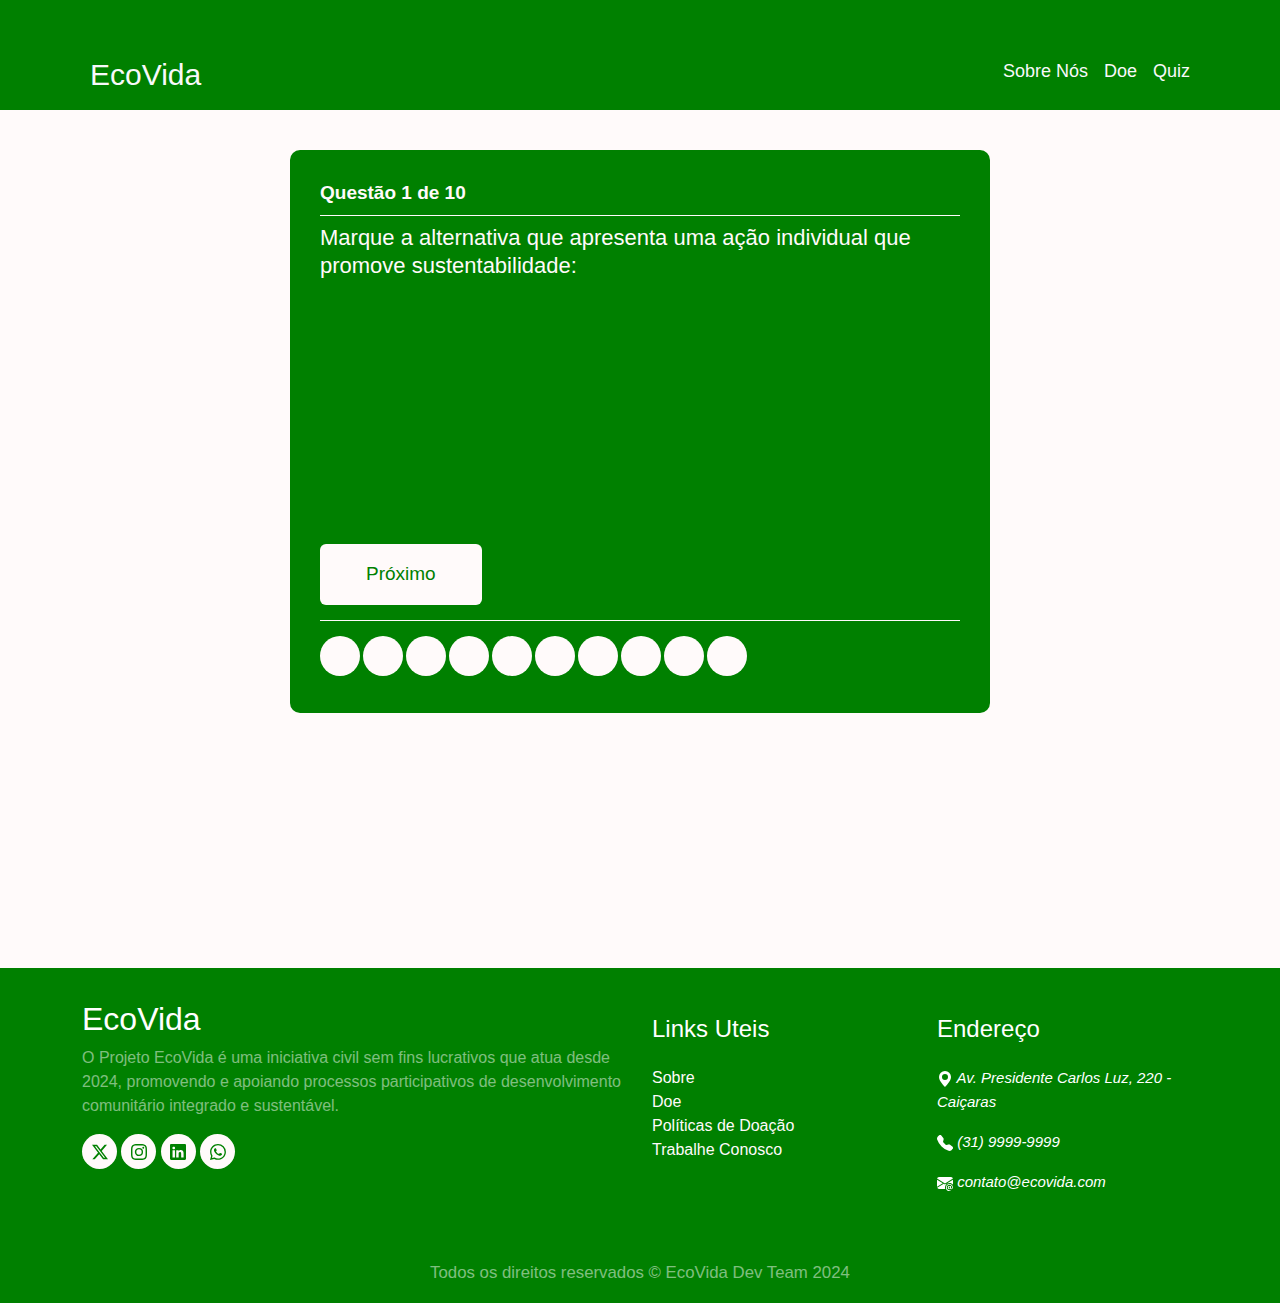
==== index.html @ 848c1115 "Footer Adicionado" ====
<!DOCTYPE html>
<html lang="pt-br" >
<head>
    <meta charset="UTF-8">
    <meta name="viewport" content="width=device-width, initial-scale=1.0">
    <link rel="stylesheet" type="text/css" href="style.css" media="screen" />
    <link href="https://cdn.jsdelivr.net/npm/bootstrap@5.3.3/dist/css/bootstrap.min.css" rel="stylesheet" integrity="sha384-QWTKZyjpPEjISv5WaRU9OFeRpok6YctnYmDr5pNlyT2bRjXh0JMhjY6hW+ALEwIH" crossorigin="anonymous">
    <script src="https://cdn.jsdelivr.net/npm/bootstrap@5.3.3/dist/js/bootstrap.bundle.min.js" integrity="sha384-YvpcrYf0tY3lHB60NNkmXc5s9fDVZLESaAA55NDzOxhy9GkcIdslK1eN7N6jIeHz" crossorigin="anonymous"></script>
    <title>EcoVida</title>
</head>
<body>
  <nav class="navbar navbar-expand-sm py-1 mb-4 sticky-top">
    <div class="container">
      <a href="" class="navbar-brand d-flexalign-items-center text-light" style="font-size: 30px; font-family:Arial, Helvetica, sans-serif;">
        <i class="bi-bootstrap-fill fs-1 me-2"></i>EcoVida
      </a>
      <button class="navbar-toggler" type="button" data-bs-toggle="collapse" data-bs-target="#menuNavbar"><span class="navbar-toggler-icon"></span></button>
      <div class="collapse navbar-collapse" id="menuNavbar">
        <div class="navbar-nav ms-auto" style="font-size: 18px;">
          <a href="#" class="nav-link active text-light">Sobre Nós</a>
          <a href="#" class="nav-link active text-light">Doe</a>
          <a href="#" class="nav-link active text-light">Quiz</a>
        </div>
      </div>
    </div>
  </nav>
  <section class="format-phone">
  <div class="quiz-box custom-box">
    <div class="question-number">   
    </div>
    <div class="question-text mt-2 mb-3">
    </div>
    <div class="option-container">   
    </div>
    <div class="next-btn">
      <button type="button" class="btn mt-3" onclick="next()">Próximo</button>
    </div>
    <div class="indicator">
    </div>
  </div>
  </section>

  <div class="result-box custom-box text-center hide">
    <h1>Resultado</h1>
    <table>
      <tr>
        <td>Total de Perguntas</td>
        <td><span class="total-questions"></span></td>
      </tr>
      <tr>
        <td>Total de Tentativas</td>
        <td><span class="total-attemp"></span></td>
      </tr>
      <tr>
        <td>Respostas Corretas</td>
        <td><span class="total-correct"></span></td>
      </tr>
      <tr>
        <td>Respostas Erradas</td>
        <td><span class="total-wrong"></span></td>
      </tr>
    </table>
    <button type="button" class="btn mx-2  my-2 itens-center" onclick="tryAgain()">Tentar Novamente</button>
    <button type="button" class="btn" onclick="goToHome()">Página Inicial</button>
  </div>
  <footer>
    <div class=""mt-5 pt-5 pb-5 footer>
     <div class="container">
      <div class="row">
        <div class="col-lg-6 col-xs-12">
          <h2>EcoVida</h2>
          <p class="pr-5 text-white-50">
            O Projeto EcoVida é uma iniciativa civil sem fins lucrativos que atua desde 2024, 
            promovendo e apoiando processos participativos de desenvolvimento 
            comunitário integrado e sustentável.
          </p>
          <ul class="social">
            <li>
              <a href="#">
                <i class="twitter">
                  <svg xmlns="http://www.w3.org/2000/svg" width="16" height="16" fill="currentColor" class="bi bi-twitter-x" viewBox="0 0 16 16">
                    <path d="M12.6.75h2.454l-5.36 6.142L16 15.25h-4.937l-3.867-5.07-4.425 5.07H.316l5.733-6.57L0 .75h5.063l3.495 4.633L12.601.75Zm-.86 13.028h1.36L4.323 2.145H2.865z"/>
                  </svg>
                </i>
              </a>
            </li>
            <li>
              <a href="#">
                <i class="instagram">
                  <svg xmlns="http://www.w3.org/2000/svg" width="16" height="16" fill="currentColor" class="bi bi-instagram" viewBox="0 0 16 16">
                    <path d="M8 0C5.829 0 5.556.01 4.703.048 3.85.088 3.269.222 2.76.42a3.9 3.9 0 0 0-1.417.923A3.9 3.9 0 0 0 .42 2.76C.222 3.268.087 3.85.048 4.7.01 5.555 0 5.827 0 8.001c0 2.172.01 2.444.048 3.297.04.852.174 1.433.372 1.942.205.526.478.972.923 1.417.444.445.89.719 1.416.923.51.198 1.09.333 1.942.372C5.555 15.99 5.827 16 8 16s2.444-.01 3.298-.048c.851-.04 1.434-.174 1.943-.372a3.9 3.9 0 0 0 1.416-.923c.445-.445.718-.891.923-1.417.197-.509.332-1.09.372-1.942C15.99 10.445 16 10.173 16 8s-.01-2.445-.048-3.299c-.04-.851-.175-1.433-.372-1.941a3.9 3.9 0 0 0-.923-1.417A3.9 3.9 0 0 0 13.24.42c-.51-.198-1.092-.333-1.943-.372C10.443.01 10.172 0 7.998 0zm-.717 1.442h.718c2.136 0 2.389.007 3.232.046.78.035 1.204.166 1.486.275.373.145.64.319.92.599s.453.546.598.92c.11.281.24.705.275 1.485.039.843.047 1.096.047 3.231s-.008 2.389-.047 3.232c-.035.78-.166 1.203-.275 1.485a2.5 2.5 0 0 1-.599.919c-.28.28-.546.453-.92.598-.28.11-.704.24-1.485.276-.843.038-1.096.047-3.232.047s-2.39-.009-3.233-.047c-.78-.036-1.203-.166-1.485-.276a2.5 2.5 0 0 1-.92-.598 2.5 2.5 0 0 1-.6-.92c-.109-.281-.24-.705-.275-1.485-.038-.843-.046-1.096-.046-3.233s.008-2.388.046-3.231c.036-.78.166-1.204.276-1.486.145-.373.319-.64.599-.92s.546-.453.92-.598c.282-.11.705-.24 1.485-.276.738-.034 1.024-.044 2.515-.045zm4.988 1.328a.96.96 0 1 0 0 1.92.96.96 0 0 0 0-1.92m-4.27 1.122a4.109 4.109 0 1 0 0 8.217 4.109 4.109 0 0 0 0-8.217m0 1.441a2.667 2.667 0 1 1 0 5.334 2.667 2.667 0 0 1 0-5.334"/>
                  </svg>
                </i>
              </a>
            </li>
            <li>
              <a href="#">
                <i class="linkedin">
                  <svg xmlns="http://www.w3.org/2000/svg" width="16" height="16" fill="currentColor" class="bi bi-linkedin" viewBox="0 0 16 16">
                    <path d="M0 1.146C0 .513.526 0 1.175 0h13.65C15.474 0 16 .513 16 1.146v13.708c0 .633-.526 1.146-1.175 1.146H1.175C.526 16 0 15.487 0 14.854zm4.943 12.248V6.169H2.542v7.225zm-1.2-8.212c.837 0 1.358-.554 1.358-1.248-.015-.709-.52-1.248-1.342-1.248S2.4 3.226 2.4 3.934c0 .694.521 1.248 1.327 1.248zm4.908 8.212V9.359c0-.216.016-.432.08-.586.173-.431.568-.878 1.232-.878.869 0 1.216.662 1.216 1.634v3.865h2.401V9.25c0-2.22-1.184-3.252-2.764-3.252-1.274 0-1.845.7-2.165 1.193v.025h-.016l.016-.025V6.169h-2.4c.03.678 0 7.225 0 7.225z"/>
                  </svg>
                </i>
              </a>
            </li>
            <li>
              <a href="#">
                <i class="whatsapp">
                  <svg xmlns="http://www.w3.org/2000/svg" width="16" height="16" fill="currentColor" class="bi bi-whatsapp" viewBox="0 0 16 16">
                    <path d="M13.601 2.326A7.85 7.85 0 0 0 7.994 0C3.627 0 .068 3.558.064 7.926c0 1.399.366 2.76 1.057 3.965L0 16l4.204-1.102a7.9 7.9 0 0 0 3.79.965h.004c4.368 0 7.926-3.558 7.93-7.93A7.9 7.9 0 0 0 13.6 2.326zM7.994 14.521a6.6 6.6 0 0 1-3.356-.92l-.24-.144-2.494.654.666-2.433-.156-.251a6.56 6.56 0 0 1-1.007-3.505c0-3.626 2.957-6.584 6.591-6.584a6.56 6.56 0 0 1 4.66 1.931 6.56 6.56 0 0 1 1.928 4.66c-.004 3.639-2.961 6.592-6.592 6.592m3.615-4.934c-.197-.099-1.17-.578-1.353-.646-.182-.065-.315-.099-.445.099-.133.197-.513.646-.627.775-.114.133-.232.148-.43.05-.197-.1-.836-.308-1.592-.985-.59-.525-.985-1.175-1.103-1.372-.114-.198-.011-.304.088-.403.087-.088.197-.232.296-.346.1-.114.133-.198.198-.33.065-.134.034-.248-.015-.347-.05-.099-.445-1.076-.612-1.47-.16-.389-.323-.335-.445-.34-.114-.007-.247-.007-.38-.007a.73.73 0 0 0-.529.247c-.182.198-.691.677-.691 1.654s.71 1.916.81 2.049c.098.133 1.394 2.132 3.383 2.992.47.205.84.326 1.129.418.475.152.904.129 1.246.08.38-.058 1.171-.48 1.338-.943.164-.464.164-.86.114-.943-.049-.084-.182-.133-.38-.232"/>
                  </svg>
                </i>
              </a>
            </li>
          </ul>
        </div>
        <div class="col-lg-3 col-xs-12 links">
          <h4 class="mt-lg-0 mt-sm-3">Links Uteis</h4>
          <ul class="m-0 p-0">
            <li><a href="#">Sobre</a></li>
            <li><a href="#">Doe</a></li>
            <li><a href="#">Políticas de Doação</a></li>
            <li><a href="#">Trabalhe Conosco</a></li>
          </ul>
        </div>
        <div class="col-lg col-xs-12 location">
          <h4 class="mt-lg-0 mt-sm-4">Endereço</h4>
          <p>
            <i class="fa fa-map-marker">
              <svg xmlns="http://www.w3.org/2000/svg" width="16" height="16" fill="currentColor" class="bi bi-geo-alt-fill" viewBox="0 0 16 16">
                <path d="M8 16s6-5.686 6-10A6 6 0 0 0 2 6c0 4.314 6 10 6 10m0-7a3 3 0 1 1 0-6 3 3 0 0 1 0 6"/>
              </svg>
              Av. Presidente Carlos Luz, 220 - Caiçaras
            </i>
          </p>
          <p>
            <i class="fa fa-phone">
              <svg xmlns="http://www.w3.org/2000/svg" width="16" height="16" fill="currentColor" class="bi bi-telephone-fill" viewBox="0 0 16 16">
                <path fill-rule="evenodd" d="M1.885.511a1.745 1.745 0 0 1 2.61.163L6.29 2.98c.329.423.445.974.315 1.494l-.547 2.19a.68.68 0 0 0 .178.643l2.457 2.457a.68.68 0 0 0 .644.178l2.189-.547a1.75 1.75 0 0 1 1.494.315l2.306 1.794c.829.645.905 1.87.163 2.611l-1.034 1.034c-.74.74-1.846 1.065-2.877.702a18.6 18.6 0 0 1-7.01-4.42 18.6 18.6 0 0 1-4.42-7.009c-.362-1.03-.037-2.137.703-2.877z"/>
              </svg>
              (31) 9999-9999
            </i>
          </p>
          <p>
            <i class="fa fa-envelope-o">
              <svg xmlns="http://www.w3.org/2000/svg" width="16" height="16" fill="currentColor" class="bi bi-envelope-at-fill" viewBox="0 0 16 16">
                <path d="M2 2A2 2 0 0 0 .05 3.555L8 8.414l7.95-4.859A2 2 0 0 0 14 2zm-2 9.8V4.698l5.803 3.546zm6.761-2.97-6.57 4.026A2 2 0 0 0 2 14h6.256A4.5 4.5 0 0 1 8 12.5a4.49 4.49 0 0 1 1.606-3.446l-.367-.225L8 9.586zM16 9.671V4.697l-5.803 3.546.338.208A4.5 4.5 0 0 1 12.5 8c1.414 0 2.675.652 3.5 1.671"/>
                <path d="M15.834 12.244c0 1.168-.577 2.025-1.587 2.025-.503 0-1.002-.228-1.12-.648h-.043c-.118.416-.543.643-1.015.643-.77 0-1.259-.542-1.259-1.434v-.529c0-.844.481-1.4 1.26-1.4.585 0 .87.333.953.63h.03v-.568h.905v2.19c0 .272.18.42.411.42.315 0 .639-.415.639-1.39v-.118c0-1.277-.95-2.326-2.484-2.326h-.04c-1.582 0-2.64 1.067-2.64 2.724v.157c0 1.867 1.237 2.654 2.57 2.654h.045c.507 0 .935-.07 1.18-.18v.731c-.219.1-.643.175-1.237.175h-.044C10.438 16 9 14.82 9 12.646v-.214C9 10.36 10.421 9 12.485 9h.035c2.12 0 3.314 1.43 3.314 3.034zm-4.04.21v.227c0 .586.227.8.581.8.31 0 .564-.17.564-.743v-.367c0-.516-.275-.708-.572-.708-.346 0-.573.245-.573.791"/>
              </svg>
              contato@ecovida.com
            </i>
          </p>
        </div>
      </div>
      <div class="row mt-5">
        <div class="col copyright text-center">
          <p><small class="text-white-50">
            Todos os direitos reservados &copy; EcoVida Dev Team 2024
          </small></p>
        </div>
      </div>
     </div> 
    </div>
  </footer>
    
    <script src="script.js"></script>
    <script src="app.js"></script>
</body>
</html>
---- style.css ----
/*section{
    margin: 0;
    font-size: 16px;
    background-color: #008000;
}*/

*{
    margin: 0;
    padding: 0;
    outline: none;
}
:root{
    --primary: #008000;
    --secondary: #000000;
    --tertiary: #ffffff;
    --fourth: #FFFAFA;
    --fifth: #1dad10e7;
    --sixth: #ee2222;
}
body{
    background-color: var(--fourth) !important;
    font-family: sans-serif !important;
    font-size: 400 !important;
}
.custom-box{
    max-width: 700px;
    background-color: var(--primary);
    margin: 40px auto;
    padding: 30px;
    border-radius: 10px;
}
.quiz-box{
    font-size: 18px;
    color: #ffffff;
    font-weight: 500;
    margin-bottom: 15px;
    line-height: 25px;
}
.quiz-box .btn{
    display: inline-block;
    
}
.btn{
    padding: 15px 45px !important;
    background-color: var(--fourth) !important;
    color: var(--primary) !important;
    font-family: sans-serif !important;
    border: none;
    border-radius: 5px;
    font-size: 19px !important;
    cursor: pointer;
}

.quiz-box .question-number{
    font-size: 19px;
    color: var(--fourth) !important;
    font-weight: 600;
    border-bottom: 1px solid var(--fourth);
    padding-bottom: 10px;
    line-height: 25px;
}
.quiz-box .question-text{
    /*font-size: 12px !important;*/
    color: var(--fourth) !important;
    font-weight: 400;
    font-size: 22px; 
    line-height: 28px;
}
.quiz-box .option-container .option{
    background-color: var(--fourth) !important;
    padding: 13px 15px;
    font-size: 21px;
    line-height: 22px;
    color: var(--primary);
    border-radius: 5px;
    margin-bottom: 10px;
    cursor: pointer;
    opacity: 0;
    animation: fadeIn 3s ease forwards;
    position: relative;
    overflow: hidden;
}
.quiz-box .option-container .option.already-answered{
    pointer-events: none;
}
@keyframes fadeIn{
    0%{
        opacity: 0;
    }
    100%{
        opacity: 1;
    }
}
.quiz-box .option-container .option.correct::before{
    content: '';
    position: absolute;
    left: 0;
    top: 0;
    height: 100%;
    width: 100%;
    background-color: var(--fifth);
    z-index: -1;
}
.quiz-box .option-container .option.correct{
    color: #ffffff;
}
.quiz-box .option-container .option.wrong::before{
    content: '';
    position: absolute;
    left: 0;
    top: 0;
    height: 100%;
    width: 100%;
    background-color: var(--sixth);
    z-index: -1;
}
.quiz-box .option-container .option.wrong{
    color: #ffffff;
}
.quiz-box .indicator{
    border-top: 1px solid #FFFAFA;
    margin-top: 15px;
}
.quiz-box .indicator div{
    height: 40px;
    width: 40px;
    display: inline-block;
    background-color: var(--fourth);
    border-radius: 50%;
    margin-right: 3px;
    margin-top: 15px;
}
.quiz-box .indicator div.correct{
    background-color: var(--fifth);
    background-image: url("img/correct.png");
    background-size: 50%;
    background-repeat: no-repeat;
    background-position: center;
}
.quiz-box .indicator div.wrong{
    background-color: var(--sixth);
    background-image: url("img/wrong.png");
    background-size: 50%;
    background-repeat: no-repeat;
    background-position: center;
}
.custom-box::before,
.custom-box::after{
    content: '';
    clear: both;
    display: table;
}
.quiz-box .question-number,
.quiz-box .question-text,
.quiz-box .option-container,
.quiz-box .next-btn,
.quiz-box .indicator{
    width: 100%;
    float: left;
}
.hide{
    display: none;
}
.result-box h1{
    font-size: 36px;
    line-height: 42px;
    color: var(--fourth);
}
.result-box table{
    width: 100%;
    border-collapse: collapse;
    margin: 30px 0;
    color: var(--fourth);
}
.result-box table td{
    border: 1px solid #FFFAFA;
    padding: 8px 15px;
    font-weight: 500;
    width: 50%;
    font-size: 19px;
}
.navbar{
    background-color: var(--primary);
    padding-bottom: 20px;
}
footer{
    background-color: var(--primary);
    color: var(--tertiary);
    position: absolute;
    width: 100%;
    margin-top: 15rem;
}
.container{
    margin-top: 2rem;
}
.social{
    padding: 0;
}
h4{
    padding: 15px 0px;
}
.social li{
    display: inline-block;
    background-color: var(--fourth);
    width: 35px;
    height: 35px;
    border-radius: 50%;
    text-align: center;
    line-height: 30px;
    padding: 0cm;
}
.social li a i{
    padding-top: 4px;
    color: var(--primary);
    font-size: 40px;
}
footer .links ul{
    list-style-type: none;
}
footer .links li a{
    color: var(--fourth);
    text-decoration: none;
}
/*footer .links li a:hover{
    text-decoration: underline var(--fifth);
}*/
footer .location i{
    font-size: 15px;
}
footer .copyright p{
    font-size: 1.2rem;
}
@media(max-width: 767px){
    .result-box .btn{
        margin-bottom: 15px;
    }
    .format-phone{
        padding: 15px;
    }
    footer{
        margin-top: 3rem;
    }
}
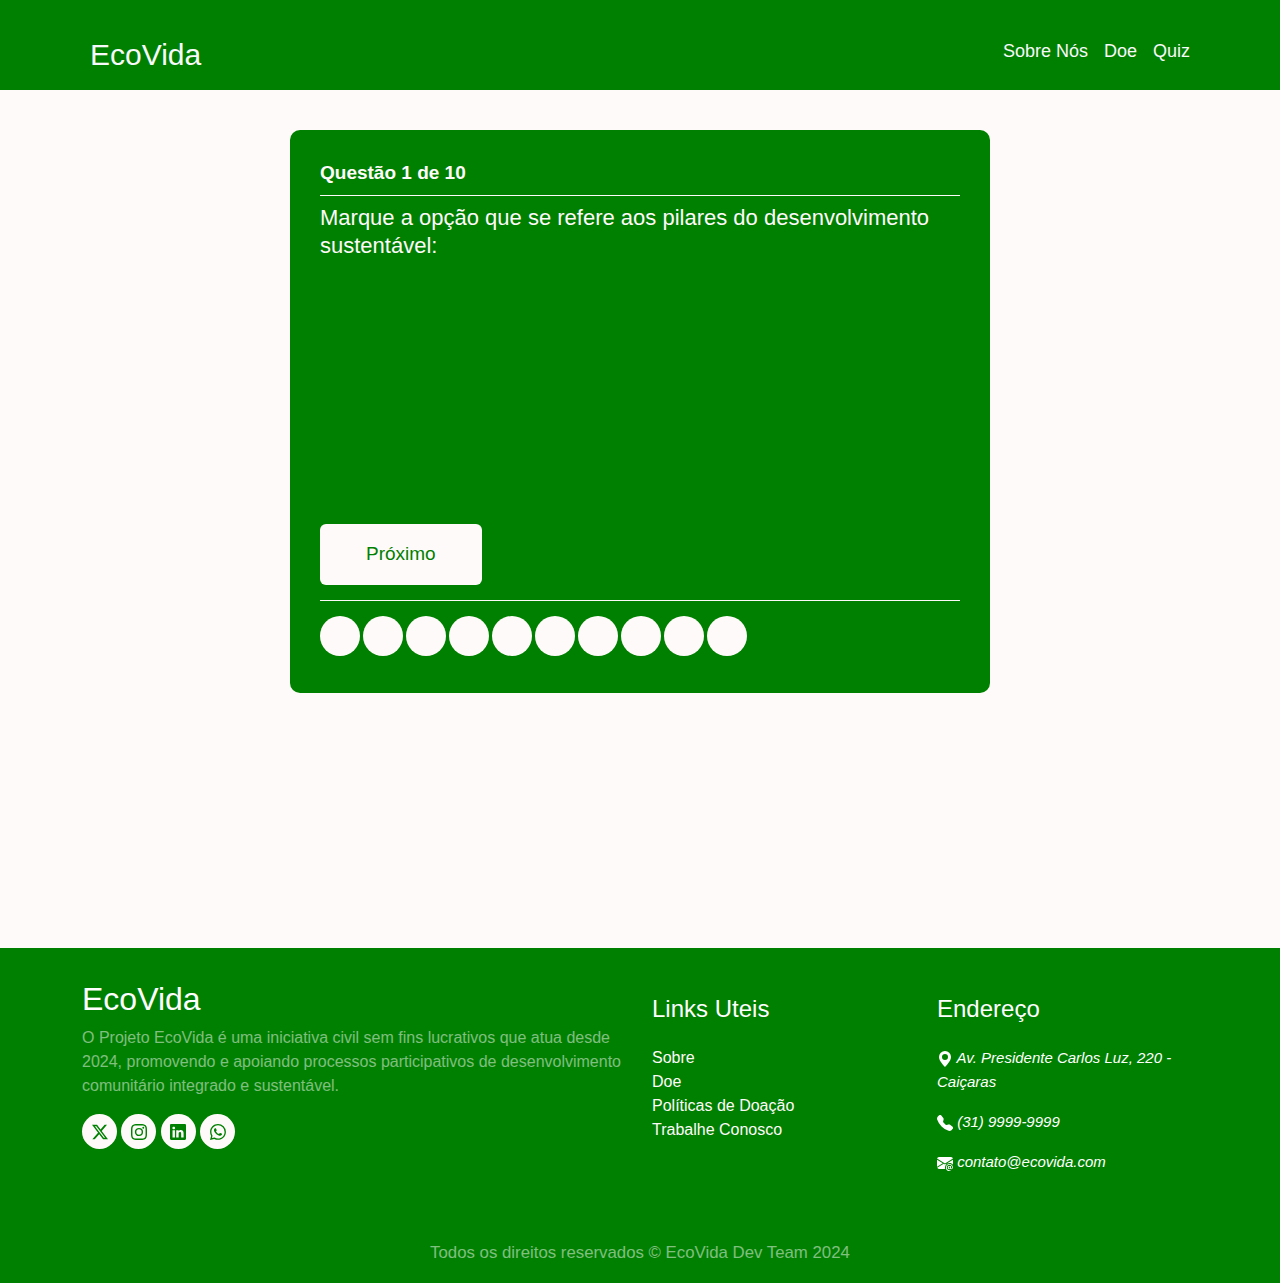
==== commit 04a6303d: "Footer Adicionado + Barra de navegação atualizada" ====
--- a/index.html
+++ b/index.html
@@ -9,8 +9,8 @@
     <title>EcoVida</title>
 </head>
 <body>
-  <nav class="navbar navbar-expand-sm py-1 mb-4 sticky-top">
-    <div class="container">
+  <nav class="navbar navbar-expand-sm py-0 sticky-top">
+    <div class="container mt-3 mb-1">
       <a href="" class="navbar-brand d-flexalign-items-center text-light" style="font-size: 30px; font-family:Arial, Helvetica, sans-serif;">
         <i class="bi-bootstrap-fill fs-1 me-2"></i>EcoVida
       </a>
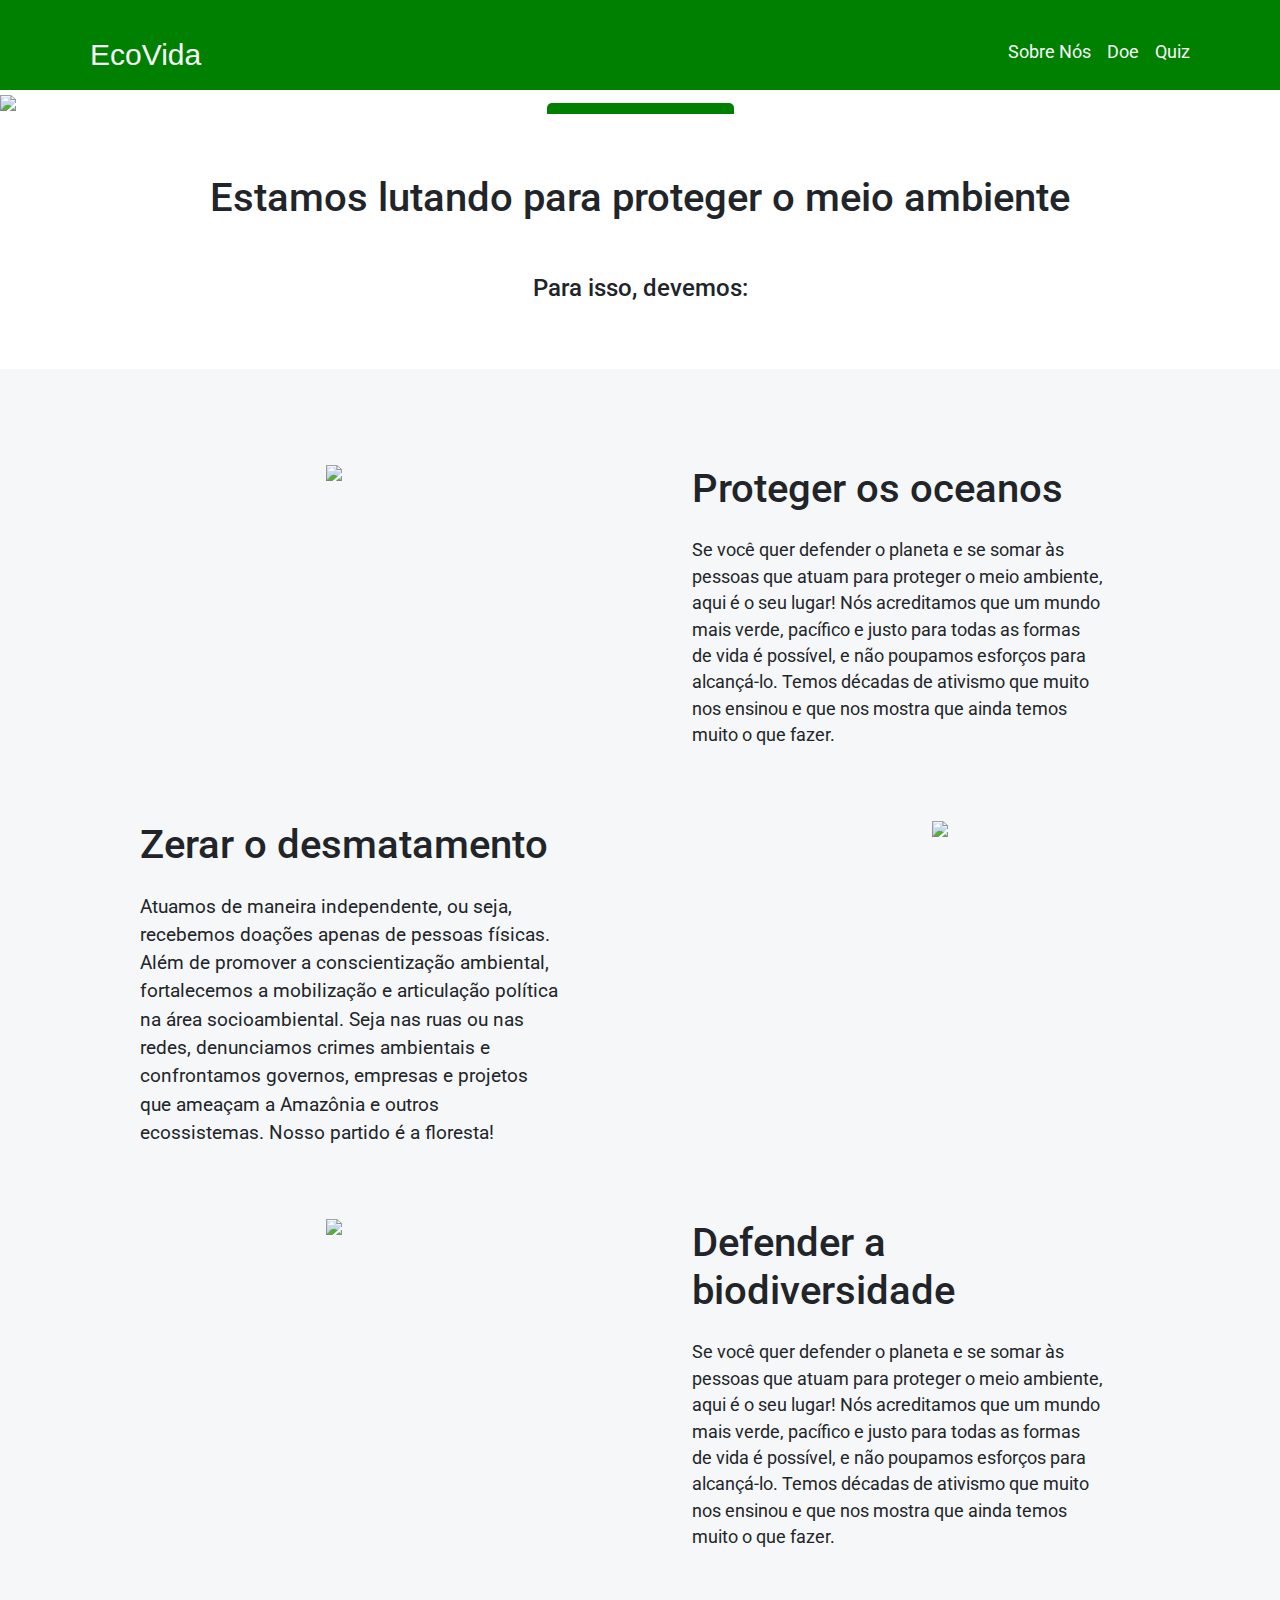
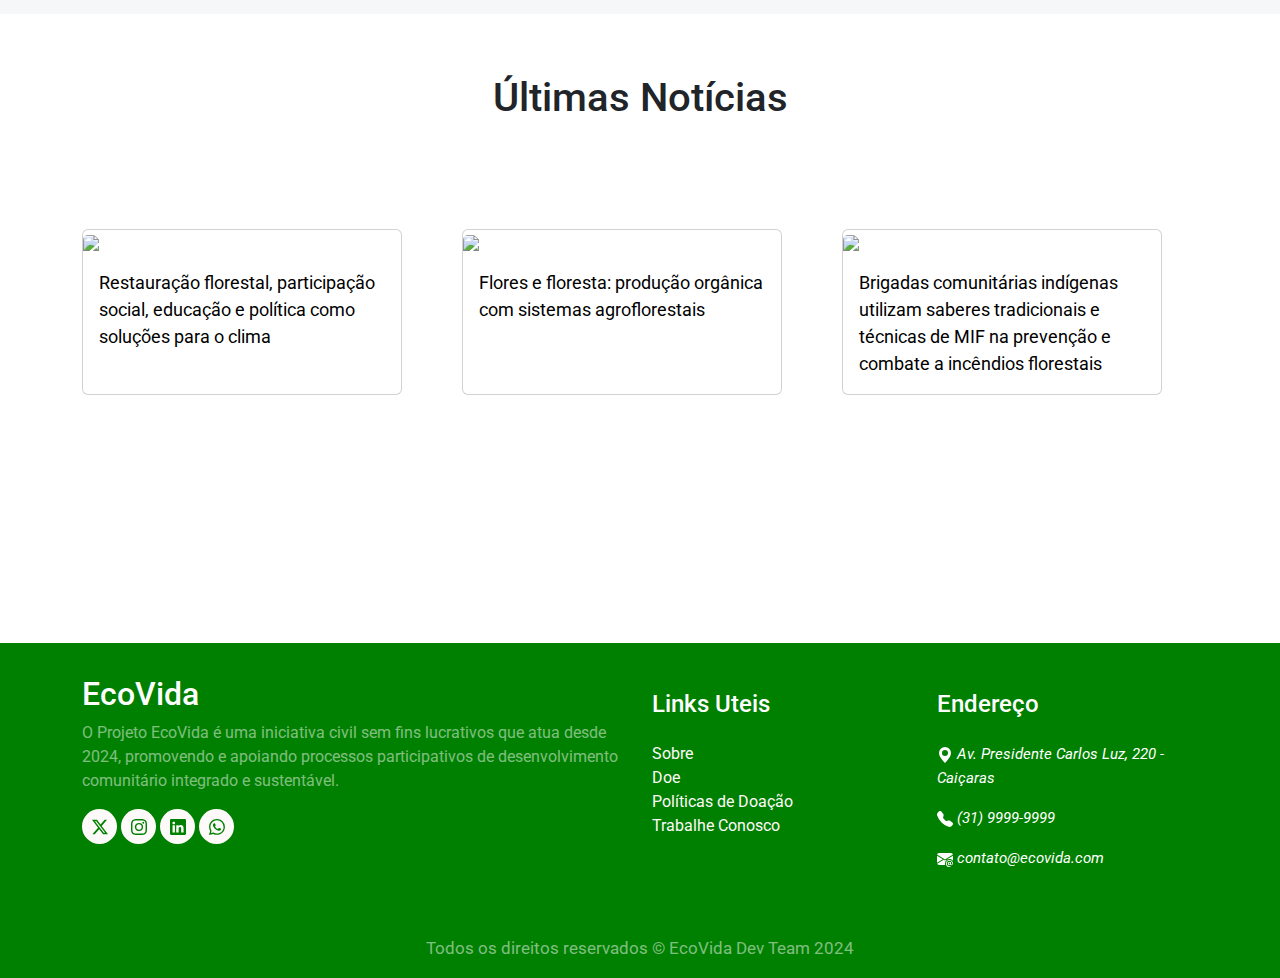
==== commit 4e8dabd6: "Adição página inicial" ====
--- a/index.html
+++ b/index.html
@@ -1,168 +1,305 @@
 <!DOCTYPE html>
-<html lang="pt-br" >
+<html lang="pt-br">
+
 <head>
-    <meta charset="UTF-8">
-    <meta name="viewport" content="width=device-width, initial-scale=1.0">
-    <link rel="stylesheet" type="text/css" href="style.css" media="screen" />
-    <link href="https://cdn.jsdelivr.net/npm/bootstrap@5.3.3/dist/css/bootstrap.min.css" rel="stylesheet" integrity="sha384-QWTKZyjpPEjISv5WaRU9OFeRpok6YctnYmDr5pNlyT2bRjXh0JMhjY6hW+ALEwIH" crossorigin="anonymous">
-    <script src="https://cdn.jsdelivr.net/npm/bootstrap@5.3.3/dist/js/bootstrap.bundle.min.js" integrity="sha384-YvpcrYf0tY3lHB60NNkmXc5s9fDVZLESaAA55NDzOxhy9GkcIdslK1eN7N6jIeHz" crossorigin="anonymous"></script>
-    <title>EcoVida</title>
+  <meta charset="UTF-8">
+  <meta name="viewport" content="width=device-width, initial-scale=1.0">
+  <link rel="stylesheet" type="text/css" href="pagIndex.css" media="screen" />
+  <link href="https://cdn.jsdelivr.net/npm/bootstrap@5.3.3/dist/css/bootstrap.min.css" rel="stylesheet"
+    integrity="sha384-QWTKZyjpPEjISv5WaRU9OFeRpok6YctnYmDr5pNlyT2bRjXh0JMhjY6hW+ALEwIH" crossorigin="anonymous">
+  <script src="https://cdn.jsdelivr.net/npm/bootstrap@5.3.3/dist/js/bootstrap.bundle.min.js"
+    integrity="sha384-YvpcrYf0tY3lHB60NNkmXc5s9fDVZLESaAA55NDzOxhy9GkcIdslK1eN7N6jIeHz"
+    crossorigin="anonymous"></script>
+  <title>EcoVida</title>
 </head>
+
 <body>
   <nav class="navbar navbar-expand-sm py-0 sticky-top">
     <div class="container mt-3 mb-1">
-      <a href="" class="navbar-brand d-flexalign-items-center text-light" style="font-size: 30px; font-family:Arial, Helvetica, sans-serif;">
+      <a href="index.html" class="navbar-brand d-flexalign-items-center text-light"
+        style="font-size: 30px; font-family:Arial, Helvetica, sans-serif;">
         <i class="bi-bootstrap-fill fs-1 me-2"></i>EcoVida
       </a>
-      <button class="navbar-toggler" type="button" data-bs-toggle="collapse" data-bs-target="#menuNavbar"><span class="navbar-toggler-icon"></span></button>
+      <button class="navbar-toggler" type="button" data-bs-toggle="collapse" data-bs-target="#menuNavbar"><span
+          class="navbar-toggler-icon"></span></button>
       <div class="collapse navbar-collapse" id="menuNavbar">
         <div class="navbar-nav ms-auto" style="font-size: 18px;">
           <a href="#" class="nav-link active text-light">Sobre Nós</a>
           <a href="#" class="nav-link active text-light">Doe</a>
-          <a href="#" class="nav-link active text-light">Quiz</a>
+          <a href="quiz.html" class="nav-link active text-light">Quiz</a>
         </div>
       </div>
     </div>
   </nav>
-  <section class="format-phone">
-  <div class="quiz-box custom-box">
-    <div class="question-number">   
-    </div>
-    <div class="question-text mt-2 mb-3">
-    </div>
-    <div class="option-container">   
-    </div>
-    <div class="next-btn">
-      <button type="button" class="btn mt-3" onclick="next()">Próximo</button>
-    </div>
-    <div class="indicator">
-    </div>
-  </div>
-  </section>
-
-  <div class="result-box custom-box text-center hide">
-    <h1>Resultado</h1>
-    <table>
-      <tr>
-        <td>Total de Perguntas</td>
-        <td><span class="total-questions"></span></td>
-      </tr>
-      <tr>
-        <td>Total de Tentativas</td>
-        <td><span class="total-attemp"></span></td>
-      </tr>
-      <tr>
-        <td>Respostas Corretas</td>
-        <td><span class="total-correct"></span></td>
-      </tr>
-      <tr>
-        <td>Respostas Erradas</td>
-        <td><span class="total-wrong"></span></td>
-      </tr>
-    </table>
-    <button type="button" class="btn mx-2  my-2 itens-center" onclick="tryAgain()">Tentar Novamente</button>
-    <button type="button" class="btn" onclick="goToHome()">Página Inicial</button>
-  </div>
+  <div id="carouselExample" class="carousel slide carousel-fade">
+    <div class="carousel-inner">
+      <div class="carousel-item active" data-bs-interval="5000">
+        <div class="imagem">
+          <img src="img/carousel1.png" class="w-100">
+        </div>
+        <div class="carousel-caption">
+          <h1 class="title-img">Ajude o Rio Grande do Sul!</h1>
+          <p class="para-img">Sua doação pode fazer toda a diferença!</p>
+          <a href="#" class="btn-img">Doe agora</a>
+        </div>
+      </div>
+      <div class="carousel-item" data-bs-interval="5000">
+        <div class="imagem">
+          <img src="img/carousel2.png" class="w-100">
+        </div>
+        <div class="carousel-caption ">
+          <h1 class="title-img">Por um futuro sem plásticos!</h1>
+          <p class="para-img">Sua doação pode fazer toda a diferença!</p>
+          <a href="#" class="btn-img">Doe agora</a>
+        </div>
+      </div>
+      <div class="carousel-item" data-bs-interval="5000">
+        <div class="imagem">
+          <img src="img/carousel3.png" class="w-100">
+        </div>
+        <div class="carousel-caption ">
+          <h1 class="title-img">Todos pela Amazônia!</h1>
+          <p class="para-img">Sua doação pode fazer toda a diferença!</p>
+          <a href="#" class="btn-img">Doe agora</a>
+        </div>
+      </div>
+    </div>
+    <button class="carousel-control-prev" type="button" data-bs-target="#carouselExample" data-bs-slide="prev">
+      <span class="carousel-control-prev-icon" aria-hidden="true"></span>
+      <span class="visually-hidden">Previous</span>
+    </button>
+    <button class="carousel-control-next" type="button" data-bs-target="#carouselExample" data-bs-slide="next">
+      <span class="carousel-control-next-icon" aria-hidden="true"></span>
+      <span class="visually-hidden">Next</span>
+    </button>
+  </div>
+
+  <div class="middle">
+    <h1 class="middle-title">Estamos lutando para proteger o meio ambiente</h1>
+    <h4 class="middle-title"> Para isso, devemos:</h4>
+  </div>
+  <div class="middle-page">
+    <div class="row">
+      <div class="col-12 col-sm-6 d-md-flex justify-content-md-center mb-4">
+        <img src="img/pag1.png" class="img-fluid pb-4 steps__section-thumbnail">
+      </div>
+      <div class="col-12 col-sm-6 align-self-center justify-content-md-ceneter mb-4">
+        <div class="steps__content-width">
+          <div class="conteudo">
+            <h1 class="mb-4">Proteger os oceanos</h1>
+            <p class="middle-pg mb-4">Se você quer defender o planeta e se somar às pessoas que atuam para proteger o
+              meio ambiente, aqui é o seu lugar! Nós acreditamos que um mundo mais verde, pacífico e justo para todas as
+              formas de vida é possível, e não poupamos esforços para alcançá-lo. Temos décadas de ativismo que muito
+              nos ensinou e que nos mostra que ainda temos muito o que fazer.
+            </p>
+          </div>
+        </div>
+      </div>
+
+      <div class="photo-phone">
+        <div class="col-12 col-sm-6 align-self-center justify-content-md-ceneter mt-4 mb-4">
+          <div class="steps__content-width">
+            <div class="conteudo2">
+              <h1 class="mb-4">Zerar o desmatamento</h1>
+              <p class="middle-pg mb-4">Atuamos de maneira independente, ou seja, recebemos doações apenas de pessoas
+                físicas. Além de promover a conscientização ambiental, fortalecemos a mobilização e articulação política
+                na área socioambiental. Seja nas ruas ou nas redes, denunciamos crimes ambientais e confrontamos
+                governos, empresas e projetos que ameaçam a Amazônia e outros ecossistemas. Nosso partido é a floresta!
+              </p>
+            </div>
+          </div>
+        </div>
+        <div class="col-12 col-sm-6 d-md-flex justify-content-md-center mt-4 mb-4">
+          <img src="img/pag2.png" class="img-fluid pb-4 steps__section-thumbnail">
+        </div>
+      </div>
+
+      <div class="col-12 col-sm-6 d-md-flex justify-content-md-center mt-4">
+        <img src="img/pag3.png" class="img-fluid pb-4 steps__section-thumbnail">
+      </div>
+      <div class="col-12 col-sm-6 align-self-center justify-content-md-ceneter mt-4">
+        <div class="steps__content-width">
+          <div class="conteudo">
+            <h1 class="mb-4">Defender a biodiversidade</h1>
+            <p class="middle-pg mb-4">Se você quer defender o planeta e se somar às pessoas que atuam para proteger o
+              meio ambiente, aqui é o seu lugar! Nós acreditamos que um mundo mais verde, pacífico e justo para todas as
+              formas de vida é possível, e não poupamos esforços para alcançá-lo. Temos décadas de ativismo que muito
+              nos ensinou e que nos mostra que ainda temos muito o que fazer.
+            </p>
+          </div>
+        </div>
+      </div>
+    </div>
+  </div>
+
+  <div class="middle">
+    <h1 class="middle-title">Últimas Notícias</h1>
+  </div>
+
+  <div class="container py-2">
+    <div class="row row-cols-3">
+      <div class="col">
+        <div class="card h-100" style="width: 20rem;">
+          <a href="#"><img src="img/card1.png" class="card-img-top"></a>
+          <div class="card-body">
+            <a href="#">
+              <p class="card-text">Restauração florestal, participação social, educação e política como soluções para o clima
+              </p>
+            </a>
+          </div>
+        </div>
+      </div>
+
+      <div class="col">
+        <div class="card h-100" style="max-width: 20rem;">
+          <a href="#"><img src="img/card2.png" class="card-img-top"></a>
+          <div class="card-body">
+            <a href="#">
+              <p class="card-text">Flores e floresta: produção orgânica com sistemas agroflorestais
+              </p>
+            </a>
+          </div>
+        </div>
+      </div>
+
+      <div class="col">
+        <div class="card h-100" style="max-width: 20rem;">
+          <a href="#"><img src="img/card3.png" class="card-img-top"></a>
+          <div class="card-body">
+            <a href="#">
+              <p class="card-text">Brigadas comunitárias indígenas utilizam saberes tradicionais e técnicas de MIF na prevenção e combate a incêndios florestais  
+              </p>
+            </a>
+          </div>
+        </div>
+      </div>
+    </div>
+  </div>
+
+
+
+
+
+
+
+
+
+
+
+
+
   <footer>
-    <div class=""mt-5 pt-5 pb-5 footer>
-     <div class="container">
-      <div class="row">
-        <div class="col-lg-6 col-xs-12">
-          <h2>EcoVida</h2>
-          <p class="pr-5 text-white-50">
-            O Projeto EcoVida é uma iniciativa civil sem fins lucrativos que atua desde 2024, 
-            promovendo e apoiando processos participativos de desenvolvimento 
-            comunitário integrado e sustentável.
-          </p>
-          <ul class="social">
-            <li>
-              <a href="#">
-                <i class="twitter">
-                  <svg xmlns="http://www.w3.org/2000/svg" width="16" height="16" fill="currentColor" class="bi bi-twitter-x" viewBox="0 0 16 16">
-                    <path d="M12.6.75h2.454l-5.36 6.142L16 15.25h-4.937l-3.867-5.07-4.425 5.07H.316l5.733-6.57L0 .75h5.063l3.495 4.633L12.601.75Zm-.86 13.028h1.36L4.323 2.145H2.865z"/>
-                  </svg>
-                </i>
-              </a>
-            </li>
-            <li>
-              <a href="#">
-                <i class="instagram">
-                  <svg xmlns="http://www.w3.org/2000/svg" width="16" height="16" fill="currentColor" class="bi bi-instagram" viewBox="0 0 16 16">
-                    <path d="M8 0C5.829 0 5.556.01 4.703.048 3.85.088 3.269.222 2.76.42a3.9 3.9 0 0 0-1.417.923A3.9 3.9 0 0 0 .42 2.76C.222 3.268.087 3.85.048 4.7.01 5.555 0 5.827 0 8.001c0 2.172.01 2.444.048 3.297.04.852.174 1.433.372 1.942.205.526.478.972.923 1.417.444.445.89.719 1.416.923.51.198 1.09.333 1.942.372C5.555 15.99 5.827 16 8 16s2.444-.01 3.298-.048c.851-.04 1.434-.174 1.943-.372a3.9 3.9 0 0 0 1.416-.923c.445-.445.718-.891.923-1.417.197-.509.332-1.09.372-1.942C15.99 10.445 16 10.173 16 8s-.01-2.445-.048-3.299c-.04-.851-.175-1.433-.372-1.941a3.9 3.9 0 0 0-.923-1.417A3.9 3.9 0 0 0 13.24.42c-.51-.198-1.092-.333-1.943-.372C10.443.01 10.172 0 7.998 0zm-.717 1.442h.718c2.136 0 2.389.007 3.232.046.78.035 1.204.166 1.486.275.373.145.64.319.92.599s.453.546.598.92c.11.281.24.705.275 1.485.039.843.047 1.096.047 3.231s-.008 2.389-.047 3.232c-.035.78-.166 1.203-.275 1.485a2.5 2.5 0 0 1-.599.919c-.28.28-.546.453-.92.598-.28.11-.704.24-1.485.276-.843.038-1.096.047-3.232.047s-2.39-.009-3.233-.047c-.78-.036-1.203-.166-1.485-.276a2.5 2.5 0 0 1-.92-.598 2.5 2.5 0 0 1-.6-.92c-.109-.281-.24-.705-.275-1.485-.038-.843-.046-1.096-.046-3.233s.008-2.388.046-3.231c.036-.78.166-1.204.276-1.486.145-.373.319-.64.599-.92s.546-.453.92-.598c.282-.11.705-.24 1.485-.276.738-.034 1.024-.044 2.515-.045zm4.988 1.328a.96.96 0 1 0 0 1.92.96.96 0 0 0 0-1.92m-4.27 1.122a4.109 4.109 0 1 0 0 8.217 4.109 4.109 0 0 0 0-8.217m0 1.441a2.667 2.667 0 1 1 0 5.334 2.667 2.667 0 0 1 0-5.334"/>
-                  </svg>
-                </i>
-              </a>
-            </li>
-            <li>
-              <a href="#">
-                <i class="linkedin">
-                  <svg xmlns="http://www.w3.org/2000/svg" width="16" height="16" fill="currentColor" class="bi bi-linkedin" viewBox="0 0 16 16">
-                    <path d="M0 1.146C0 .513.526 0 1.175 0h13.65C15.474 0 16 .513 16 1.146v13.708c0 .633-.526 1.146-1.175 1.146H1.175C.526 16 0 15.487 0 14.854zm4.943 12.248V6.169H2.542v7.225zm-1.2-8.212c.837 0 1.358-.554 1.358-1.248-.015-.709-.52-1.248-1.342-1.248S2.4 3.226 2.4 3.934c0 .694.521 1.248 1.327 1.248zm4.908 8.212V9.359c0-.216.016-.432.08-.586.173-.431.568-.878 1.232-.878.869 0 1.216.662 1.216 1.634v3.865h2.401V9.25c0-2.22-1.184-3.252-2.764-3.252-1.274 0-1.845.7-2.165 1.193v.025h-.016l.016-.025V6.169h-2.4c.03.678 0 7.225 0 7.225z"/>
-                  </svg>
-                </i>
-              </a>
-            </li>
-            <li>
-              <a href="#">
-                <i class="whatsapp">
-                  <svg xmlns="http://www.w3.org/2000/svg" width="16" height="16" fill="currentColor" class="bi bi-whatsapp" viewBox="0 0 16 16">
-                    <path d="M13.601 2.326A7.85 7.85 0 0 0 7.994 0C3.627 0 .068 3.558.064 7.926c0 1.399.366 2.76 1.057 3.965L0 16l4.204-1.102a7.9 7.9 0 0 0 3.79.965h.004c4.368 0 7.926-3.558 7.93-7.93A7.9 7.9 0 0 0 13.6 2.326zM7.994 14.521a6.6 6.6 0 0 1-3.356-.92l-.24-.144-2.494.654.666-2.433-.156-.251a6.56 6.56 0 0 1-1.007-3.505c0-3.626 2.957-6.584 6.591-6.584a6.56 6.56 0 0 1 4.66 1.931 6.56 6.56 0 0 1 1.928 4.66c-.004 3.639-2.961 6.592-6.592 6.592m3.615-4.934c-.197-.099-1.17-.578-1.353-.646-.182-.065-.315-.099-.445.099-.133.197-.513.646-.627.775-.114.133-.232.148-.43.05-.197-.1-.836-.308-1.592-.985-.59-.525-.985-1.175-1.103-1.372-.114-.198-.011-.304.088-.403.087-.088.197-.232.296-.346.1-.114.133-.198.198-.33.065-.134.034-.248-.015-.347-.05-.099-.445-1.076-.612-1.47-.16-.389-.323-.335-.445-.34-.114-.007-.247-.007-.38-.007a.73.73 0 0 0-.529.247c-.182.198-.691.677-.691 1.654s.71 1.916.81 2.049c.098.133 1.394 2.132 3.383 2.992.47.205.84.326 1.129.418.475.152.904.129 1.246.08.38-.058 1.171-.48 1.338-.943.164-.464.164-.86.114-.943-.049-.084-.182-.133-.38-.232"/>
-                  </svg>
-                </i>
-              </a>
-            </li>
-          </ul>
-        </div>
-        <div class="col-lg-3 col-xs-12 links">
-          <h4 class="mt-lg-0 mt-sm-3">Links Uteis</h4>
-          <ul class="m-0 p-0">
-            <li><a href="#">Sobre</a></li>
-            <li><a href="#">Doe</a></li>
-            <li><a href="#">Políticas de Doação</a></li>
-            <li><a href="#">Trabalhe Conosco</a></li>
-          </ul>
-        </div>
-        <div class="col-lg col-xs-12 location">
-          <h4 class="mt-lg-0 mt-sm-4">Endereço</h4>
-          <p>
-            <i class="fa fa-map-marker">
-              <svg xmlns="http://www.w3.org/2000/svg" width="16" height="16" fill="currentColor" class="bi bi-geo-alt-fill" viewBox="0 0 16 16">
-                <path d="M8 16s6-5.686 6-10A6 6 0 0 0 2 6c0 4.314 6 10 6 10m0-7a3 3 0 1 1 0-6 3 3 0 0 1 0 6"/>
-              </svg>
-              Av. Presidente Carlos Luz, 220 - Caiçaras
-            </i>
-          </p>
-          <p>
-            <i class="fa fa-phone">
-              <svg xmlns="http://www.w3.org/2000/svg" width="16" height="16" fill="currentColor" class="bi bi-telephone-fill" viewBox="0 0 16 16">
-                <path fill-rule="evenodd" d="M1.885.511a1.745 1.745 0 0 1 2.61.163L6.29 2.98c.329.423.445.974.315 1.494l-.547 2.19a.68.68 0 0 0 .178.643l2.457 2.457a.68.68 0 0 0 .644.178l2.189-.547a1.75 1.75 0 0 1 1.494.315l2.306 1.794c.829.645.905 1.87.163 2.611l-1.034 1.034c-.74.74-1.846 1.065-2.877.702a18.6 18.6 0 0 1-7.01-4.42 18.6 18.6 0 0 1-4.42-7.009c-.362-1.03-.037-2.137.703-2.877z"/>
-              </svg>
-              (31) 9999-9999
-            </i>
-          </p>
-          <p>
-            <i class="fa fa-envelope-o">
-              <svg xmlns="http://www.w3.org/2000/svg" width="16" height="16" fill="currentColor" class="bi bi-envelope-at-fill" viewBox="0 0 16 16">
-                <path d="M2 2A2 2 0 0 0 .05 3.555L8 8.414l7.95-4.859A2 2 0 0 0 14 2zm-2 9.8V4.698l5.803 3.546zm6.761-2.97-6.57 4.026A2 2 0 0 0 2 14h6.256A4.5 4.5 0 0 1 8 12.5a4.49 4.49 0 0 1 1.606-3.446l-.367-.225L8 9.586zM16 9.671V4.697l-5.803 3.546.338.208A4.5 4.5 0 0 1 12.5 8c1.414 0 2.675.652 3.5 1.671"/>
-                <path d="M15.834 12.244c0 1.168-.577 2.025-1.587 2.025-.503 0-1.002-.228-1.12-.648h-.043c-.118.416-.543.643-1.015.643-.77 0-1.259-.542-1.259-1.434v-.529c0-.844.481-1.4 1.26-1.4.585 0 .87.333.953.63h.03v-.568h.905v2.19c0 .272.18.42.411.42.315 0 .639-.415.639-1.39v-.118c0-1.277-.95-2.326-2.484-2.326h-.04c-1.582 0-2.64 1.067-2.64 2.724v.157c0 1.867 1.237 2.654 2.57 2.654h.045c.507 0 .935-.07 1.18-.18v.731c-.219.1-.643.175-1.237.175h-.044C10.438 16 9 14.82 9 12.646v-.214C9 10.36 10.421 9 12.485 9h.035c2.12 0 3.314 1.43 3.314 3.034zm-4.04.21v.227c0 .586.227.8.581.8.31 0 .564-.17.564-.743v-.367c0-.516-.275-.708-.572-.708-.346 0-.573.245-.573.791"/>
-              </svg>
-              contato@ecovida.com
-            </i>
-          </p>
-        </div>
-      </div>
-      <div class="row mt-5">
-        <div class="col copyright text-center">
-          <p><small class="text-white-50">
-            Todos os direitos reservados &copy; EcoVida Dev Team 2024
-          </small></p>
-        </div>
-      </div>
-     </div> 
+    <div class="" mt-5 pt-5 pb-5 footer>
+      <div class="container">
+        <div class="row">
+          <div class="col-lg-6 col-xs-12">
+            <h2>EcoVida</h2>
+            <p class="pr-5 text-white-50">
+              O Projeto EcoVida é uma iniciativa civil sem fins lucrativos que atua desde 2024,
+              promovendo e apoiando processos participativos de desenvolvimento
+              comunitário integrado e sustentável.
+            </p>
+            <ul class="social">
+              <li>
+                <a href="#">
+                  <i class="twitter">
+                    <svg xmlns="http://www.w3.org/2000/svg" width="16" height="16" fill="currentColor"
+                      class="bi bi-twitter-x" viewBox="0 0 16 16">
+                      <path
+                        d="M12.6.75h2.454l-5.36 6.142L16 15.25h-4.937l-3.867-5.07-4.425 5.07H.316l5.733-6.57L0 .75h5.063l3.495 4.633L12.601.75Zm-.86 13.028h1.36L4.323 2.145H2.865z" />
+                    </svg>
+                  </i>
+                </a>
+              </li>
+              <li>
+                <a href="#">
+                  <i class="instagram">
+                    <svg xmlns="http://www.w3.org/2000/svg" width="16" height="16" fill="currentColor"
+                      class="bi bi-instagram" viewBox="0 0 16 16">
+                      <path
+                        d="M8 0C5.829 0 5.556.01 4.703.048 3.85.088 3.269.222 2.76.42a3.9 3.9 0 0 0-1.417.923A3.9 3.9 0 0 0 .42 2.76C.222 3.268.087 3.85.048 4.7.01 5.555 0 5.827 0 8.001c0 2.172.01 2.444.048 3.297.04.852.174 1.433.372 1.942.205.526.478.972.923 1.417.444.445.89.719 1.416.923.51.198 1.09.333 1.942.372C5.555 15.99 5.827 16 8 16s2.444-.01 3.298-.048c.851-.04 1.434-.174 1.943-.372a3.9 3.9 0 0 0 1.416-.923c.445-.445.718-.891.923-1.417.197-.509.332-1.09.372-1.942C15.99 10.445 16 10.173 16 8s-.01-2.445-.048-3.299c-.04-.851-.175-1.433-.372-1.941a3.9 3.9 0 0 0-.923-1.417A3.9 3.9 0 0 0 13.24.42c-.51-.198-1.092-.333-1.943-.372C10.443.01 10.172 0 7.998 0zm-.717 1.442h.718c2.136 0 2.389.007 3.232.046.78.035 1.204.166 1.486.275.373.145.64.319.92.599s.453.546.598.92c.11.281.24.705.275 1.485.039.843.047 1.096.047 3.231s-.008 2.389-.047 3.232c-.035.78-.166 1.203-.275 1.485a2.5 2.5 0 0 1-.599.919c-.28.28-.546.453-.92.598-.28.11-.704.24-1.485.276-.843.038-1.096.047-3.232.047s-2.39-.009-3.233-.047c-.78-.036-1.203-.166-1.485-.276a2.5 2.5 0 0 1-.92-.598 2.5 2.5 0 0 1-.6-.92c-.109-.281-.24-.705-.275-1.485-.038-.843-.046-1.096-.046-3.233s.008-2.388.046-3.231c.036-.78.166-1.204.276-1.486.145-.373.319-.64.599-.92s.546-.453.92-.598c.282-.11.705-.24 1.485-.276.738-.034 1.024-.044 2.515-.045zm4.988 1.328a.96.96 0 1 0 0 1.92.96.96 0 0 0 0-1.92m-4.27 1.122a4.109 4.109 0 1 0 0 8.217 4.109 4.109 0 0 0 0-8.217m0 1.441a2.667 2.667 0 1 1 0 5.334 2.667 2.667 0 0 1 0-5.334" />
+                    </svg>
+                  </i>
+                </a>
+              </li>
+              <li>
+                <a href="#">
+                  <i class="linkedin">
+                    <svg xmlns="http://www.w3.org/2000/svg" width="16" height="16" fill="currentColor"
+                      class="bi bi-linkedin" viewBox="0 0 16 16">
+                      <path
+                        d="M0 1.146C0 .513.526 0 1.175 0h13.65C15.474 0 16 .513 16 1.146v13.708c0 .633-.526 1.146-1.175 1.146H1.175C.526 16 0 15.487 0 14.854zm4.943 12.248V6.169H2.542v7.225zm-1.2-8.212c.837 0 1.358-.554 1.358-1.248-.015-.709-.52-1.248-1.342-1.248S2.4 3.226 2.4 3.934c0 .694.521 1.248 1.327 1.248zm4.908 8.212V9.359c0-.216.016-.432.08-.586.173-.431.568-.878 1.232-.878.869 0 1.216.662 1.216 1.634v3.865h2.401V9.25c0-2.22-1.184-3.252-2.764-3.252-1.274 0-1.845.7-2.165 1.193v.025h-.016l.016-.025V6.169h-2.4c.03.678 0 7.225 0 7.225z" />
+                    </svg>
+                  </i>
+                </a>
+              </li>
+              <li>
+                <a href="#">
+                  <i class="whatsapp">
+                    <svg xmlns="http://www.w3.org/2000/svg" width="16" height="16" fill="currentColor"
+                      class="bi bi-whatsapp" viewBox="0 0 16 16">
+                      <path
+                        d="M13.601 2.326A7.85 7.85 0 0 0 7.994 0C3.627 0 .068 3.558.064 7.926c0 1.399.366 2.76 1.057 3.965L0 16l4.204-1.102a7.9 7.9 0 0 0 3.79.965h.004c4.368 0 7.926-3.558 7.93-7.93A7.9 7.9 0 0 0 13.6 2.326zM7.994 14.521a6.6 6.6 0 0 1-3.356-.92l-.24-.144-2.494.654.666-2.433-.156-.251a6.56 6.56 0 0 1-1.007-3.505c0-3.626 2.957-6.584 6.591-6.584a6.56 6.56 0 0 1 4.66 1.931 6.56 6.56 0 0 1 1.928 4.66c-.004 3.639-2.961 6.592-6.592 6.592m3.615-4.934c-.197-.099-1.17-.578-1.353-.646-.182-.065-.315-.099-.445.099-.133.197-.513.646-.627.775-.114.133-.232.148-.43.05-.197-.1-.836-.308-1.592-.985-.59-.525-.985-1.175-1.103-1.372-.114-.198-.011-.304.088-.403.087-.088.197-.232.296-.346.1-.114.133-.198.198-.33.065-.134.034-.248-.015-.347-.05-.099-.445-1.076-.612-1.47-.16-.389-.323-.335-.445-.34-.114-.007-.247-.007-.38-.007a.73.73 0 0 0-.529.247c-.182.198-.691.677-.691 1.654s.71 1.916.81 2.049c.098.133 1.394 2.132 3.383 2.992.47.205.84.326 1.129.418.475.152.904.129 1.246.08.38-.058 1.171-.48 1.338-.943.164-.464.164-.86.114-.943-.049-.084-.182-.133-.38-.232" />
+                    </svg>
+                  </i>
+                </a>
+              </li>
+            </ul>
+          </div>
+          <div class="col-lg-3 col-xs-12 links">
+            <h4 class="mt-lg-0 mt-sm-3">Links Uteis</h4>
+            <ul class="m-0 p-0">
+              <li><a href="#">Sobre</a></li>
+              <li><a href="#">Doe</a></li>
+              <li><a href="#">Políticas de Doação</a></li>
+              <li><a href="#">Trabalhe Conosco</a></li>
+            </ul>
+          </div>
+          <div class="col-lg col-xs-12 location">
+            <h4 class="mt-lg-0 mt-sm-4">Endereço</h4>
+            <p>
+              <i class="fa fa-map-marker">
+                <svg xmlns="http://www.w3.org/2000/svg" width="16" height="16" fill="currentColor"
+                  class="bi bi-geo-alt-fill" viewBox="0 0 16 16">
+                  <path d="M8 16s6-5.686 6-10A6 6 0 0 0 2 6c0 4.314 6 10 6 10m0-7a3 3 0 1 1 0-6 3 3 0 0 1 0 6" />
+                </svg>
+                Av. Presidente Carlos Luz, 220 - Caiçaras
+              </i>
+            </p>
+            <p>
+              <i class="fa fa-phone">
+                <svg xmlns="http://www.w3.org/2000/svg" width="16" height="16" fill="currentColor"
+                  class="bi bi-telephone-fill" viewBox="0 0 16 16">
+                  <path fill-rule="evenodd"
+                    d="M1.885.511a1.745 1.745 0 0 1 2.61.163L6.29 2.98c.329.423.445.974.315 1.494l-.547 2.19a.68.68 0 0 0 .178.643l2.457 2.457a.68.68 0 0 0 .644.178l2.189-.547a1.75 1.75 0 0 1 1.494.315l2.306 1.794c.829.645.905 1.87.163 2.611l-1.034 1.034c-.74.74-1.846 1.065-2.877.702a18.6 18.6 0 0 1-7.01-4.42 18.6 18.6 0 0 1-4.42-7.009c-.362-1.03-.037-2.137.703-2.877z" />
+                </svg>
+                (31) 9999-9999
+              </i>
+            </p>
+            <p>
+              <i class="fa fa-envelope-o">
+                <svg xmlns="http://www.w3.org/2000/svg" width="16" height="16" fill="currentColor"
+                  class="bi bi-envelope-at-fill" viewBox="0 0 16 16">
+                  <path
+                    d="M2 2A2 2 0 0 0 .05 3.555L8 8.414l7.95-4.859A2 2 0 0 0 14 2zm-2 9.8V4.698l5.803 3.546zm6.761-2.97-6.57 4.026A2 2 0 0 0 2 14h6.256A4.5 4.5 0 0 1 8 12.5a4.49 4.49 0 0 1 1.606-3.446l-.367-.225L8 9.586zM16 9.671V4.697l-5.803 3.546.338.208A4.5 4.5 0 0 1 12.5 8c1.414 0 2.675.652 3.5 1.671" />
+                  <path
+                    d="M15.834 12.244c0 1.168-.577 2.025-1.587 2.025-.503 0-1.002-.228-1.12-.648h-.043c-.118.416-.543.643-1.015.643-.77 0-1.259-.542-1.259-1.434v-.529c0-.844.481-1.4 1.26-1.4.585 0 .87.333.953.63h.03v-.568h.905v2.19c0 .272.18.42.411.42.315 0 .639-.415.639-1.39v-.118c0-1.277-.95-2.326-2.484-2.326h-.04c-1.582 0-2.64 1.067-2.64 2.724v.157c0 1.867 1.237 2.654 2.57 2.654h.045c.507 0 .935-.07 1.18-.18v.731c-.219.1-.643.175-1.237.175h-.044C10.438 16 9 14.82 9 12.646v-.214C9 10.36 10.421 9 12.485 9h.035c2.12 0 3.314 1.43 3.314 3.034zm-4.04.21v.227c0 .586.227.8.581.8.31 0 .564-.17.564-.743v-.367c0-.516-.275-.708-.572-.708-.346 0-.573.245-.573.791" />
+                </svg>
+                contato@ecovida.com
+              </i>
+            </p>
+          </div>
+        </div>
+        <div class="row mt-5">
+          <div class="col copyright text-center">
+            <p><small class="text-white-50">
+                Todos os direitos reservados &copy; EcoVida Dev Team 2024
+              </small></p>
+          </div>
+        </div>
+      </div>
     </div>
   </footer>
-    
-    <script src="script.js"></script>
-    <script src="app.js"></script>
 </body>
+
 </html>--- a/pagIndex.css
+++ b/pagIndex.css
@@ -0,0 +1,338 @@
+@import url('https://fonts.googleapis.com/css2?family=Roboto:ital,wght@0,100;0,300;0,400;0,500;0,700;0,900;1,100;1,300;1,400;1,500;1,700;1,900&display=swap');
+*{
+    margin: 0;
+    padding: 0;
+    outline: none;
+}
+:root{
+    --primary: #008000;
+    --secondary: #000000;
+    --tertiary: #ffffff;
+    --fourth: #FFFAFA;
+    --fifth: #1dad10e7;
+    --sixth: #ee2222;
+}
+body{
+    /*background-color: var(--secondary) !important;*/
+    /*font-family: sans-serif !important;*/
+    font-family: "Roboto", sans-serif !important;
+    font-size: 400 !important;
+}
+.navbar{
+    background-color: var(--primary);
+    font-family: "Roboto", sans-serif;
+}
+.carousel-inner{
+    position: relative;
+    width: fit-content;
+}
+.carousel .carousel-inner{
+    /*display: block;*/
+    max-height: 720px;
+    max-width: 100;
+}
+.carousel-caption{
+    /*top: 75%;
+    font-family: "Roboto", sans-serif;
+    font-size: 3rem;
+    font-weight: 500;*/
+    font-family: "Roboto", sans-serif;
+    font-weight: 500;
+    display: flex;
+    flex-direction: column;
+    height: 100%;
+    align-items: center;
+    justify-content: center;
+    bottom: 0;
+}
+/*.imagem{
+    height: 720px;
+    display: block;
+}*/
+.links{
+    text-decoration: none;
+}
+.title-img{
+    font-size: 3rem;
+    color: var(--fourth);
+}
+.para-img{
+    font-size: 1.1rem;
+    color: var(--tertiary);
+}
+.btn-img{
+    text-decoration: none;
+    color: var(--fourth);
+    background-color: var(--primary);
+    font-family: "Roboto", sans-serif;
+    font-weight: 500;
+    font-size: 1.3rem;
+    padding: 5px 50px 5px 50px;
+    border-radius: 5px;
+}
+.middle{
+    padding: 60px 0 30px 0;
+}
+.middle-page{
+    padding: 40px 40px 40px 40px;
+    /* display: flex;
+    flex-direction: column; */
+}
+.row img{
+    max-height: 100;
+    max-width: auto;
+}
+.middle-page{
+    max-height: auto;
+    background-color: #f5f7f8;
+    padding-top: 6rem;
+}
+.middle-title{
+    text-align: center;
+    font-family: "Roboto", sans-serif;
+    padding-bottom: 1.8rem;
+}
+.conteudo{
+    width: 70%;
+    text-align: left;
+    font-size: 1.1rem;
+    margin-left: 40px;
+}
+.conteudo2{
+    width: 70%;
+    text-align: left;
+    font-size: 1.18rem;
+    margin-left: 100px;
+}
+.photo-phone{
+    display:flex;
+    flex-direction: row;
+}
+.card-body a{
+    color: var(--secondary);
+    font-family: "Roboto", sans-serif;
+    text-decoration: none;
+    font-size: 1.12rem;
+}
+
+footer{
+    background-color: var(--primary);
+    color: var(--tertiary);
+    position: absolute;
+    width: 100%;
+    margin-top: 15rem;
+}
+.container{
+    margin-top: 2rem;
+}
+.social{
+    padding: 0;
+}
+h4{
+    padding: 15px 0px;
+}
+.social li{
+    display: inline-block;
+    background-color: var(--fourth);
+    width: 35px;
+    height: 35px;
+    border-radius: 50%;
+    text-align: center;
+    line-height: 30px;
+    padding: 0cm;
+}
+.social li a i{
+    padding-top: 4px;
+    color: var(--primary);
+    font-size: 40px;
+}
+footer .links ul{
+    list-style-type: none;
+}
+footer .links li a{
+    color: var(--fourth);
+    text-decoration: none;
+}
+/*footer .links li a:hover{
+    text-decoration: underline var(--fifth);
+}*/
+footer .location i{
+    font-size: 15px;
+}
+footer .copyright p{
+    font-size: 1.2rem;
+}
+@media(max-width: 767px){
+    .result-box .btn{
+        margin-bottom: 15px;
+    }
+    .format-phone{
+        padding: 15px;
+    }
+    footer{
+        margin-top: 3rem;
+    }
+}
+@media (max-width: 2560px) {
+    .carousel-caption{
+        height: 110%;
+    }
+    .title-img{
+        font-size: 2.7rem;
+    }
+    .para-img{
+        font-size: 1.4rem;
+    }
+    .btn-img{
+        font-size: 1.3rem;
+    }
+}
+@media (max-width: 1440px) {
+    .carousel-caption{
+        height: 80%;
+    }
+    .title-img{
+        font-size: 2.3rem;
+    }
+    .para-img{
+        font-size: 1.2rem;
+    }
+    .btn-img{
+        font-size: 1.2rem;
+    }
+}
+@media (max-width: 1232px) {
+    .carousel-caption{
+        height: 80%;
+    }
+    .title-img{
+        font-size: 2.3rem;
+    }
+    .para-img{
+        font-size: 1.2rem;
+    }
+    .btn-img{
+        font-size: 1.2rem;
+    }
+}
+@media (max-width: 1024px) {
+    .carousel-caption{
+        height: 80%;
+    }
+    .title-img{
+        font-size: 2.2rem;
+    }
+    .para-img{
+        font-size: 1.1rem;
+    }
+    .btn-img{
+        font-size: 1.1rem;
+    }
+}
+@media (max-width: 896px) {
+    .carousel-caption{
+        height: 80%;
+    }
+    .title-img{
+        font-size: 2.2rem;
+    }
+    .para-img{
+        font-size: 1.1rem;
+    }
+    .btn-img{
+        font-size: 1.1rem;
+    }
+}
+@media (max-width: 768px) {
+    .carousel-caption{
+        height: 80%;
+    }
+    .title-img{
+        font-size: 2rem;
+    }
+    .para-img{
+        font-size: 1rem;
+    }
+    .btn-img{
+        font-size: 1rem;
+    }
+}
+@media (max-width: 596px) {
+    .carousel-caption{
+        height: 80%;
+    }
+    .title-img{
+        font-size: 2rem;
+    }
+    .para-img{
+        font-size: 1rem;
+    }
+    .btn-img{
+        font-size: 1rem;
+    }
+}
+@media (max-width: 425px) {
+    .carousel-caption{
+        height: 80%;
+    }
+    .title-img{
+        font-size: 1.5rem;
+    }
+    .para-img{
+        font-size: 0.9rem;
+    }
+    .btn-img{
+        font-size: 0.8rem;
+    }
+}
+@media (max-width: 375px) {
+    .carousel-caption{
+        height: 80%;
+    }
+    .title-img{
+        font-size: 1.3rem;
+    }
+    .para-img{
+        font-size: 0.9rem;
+    }
+    .btn-img{
+        font-size: 0.8rem;
+    }
+}
+@media (max-width: 320px) {
+    .carousel-caption{
+        height: 80%;
+    }
+    .title-img{
+        font-size: 1rem;
+    }
+    .para-img{
+        font-size: 0.9rem;
+    }
+    .btn-img{
+        font-size: 0.8rem;
+    }
+}
+@media (max-width: 576px) {
+    .middle-page{
+        display: flex;
+        flex-direction: column-reverse;
+        
+    }
+    .conteudo{
+        justify-content: center;
+        text-align: left;
+        
+    }
+    .conteudo2{
+        justify-content: center;
+        text-align: left;
+        margin-left: 40px;
+        order: 2;
+        /* width: 70%;
+        margin-left: 0px; */
+    }  
+    .photo-phone{
+        flex-direction: column-reverse;
+    }
+}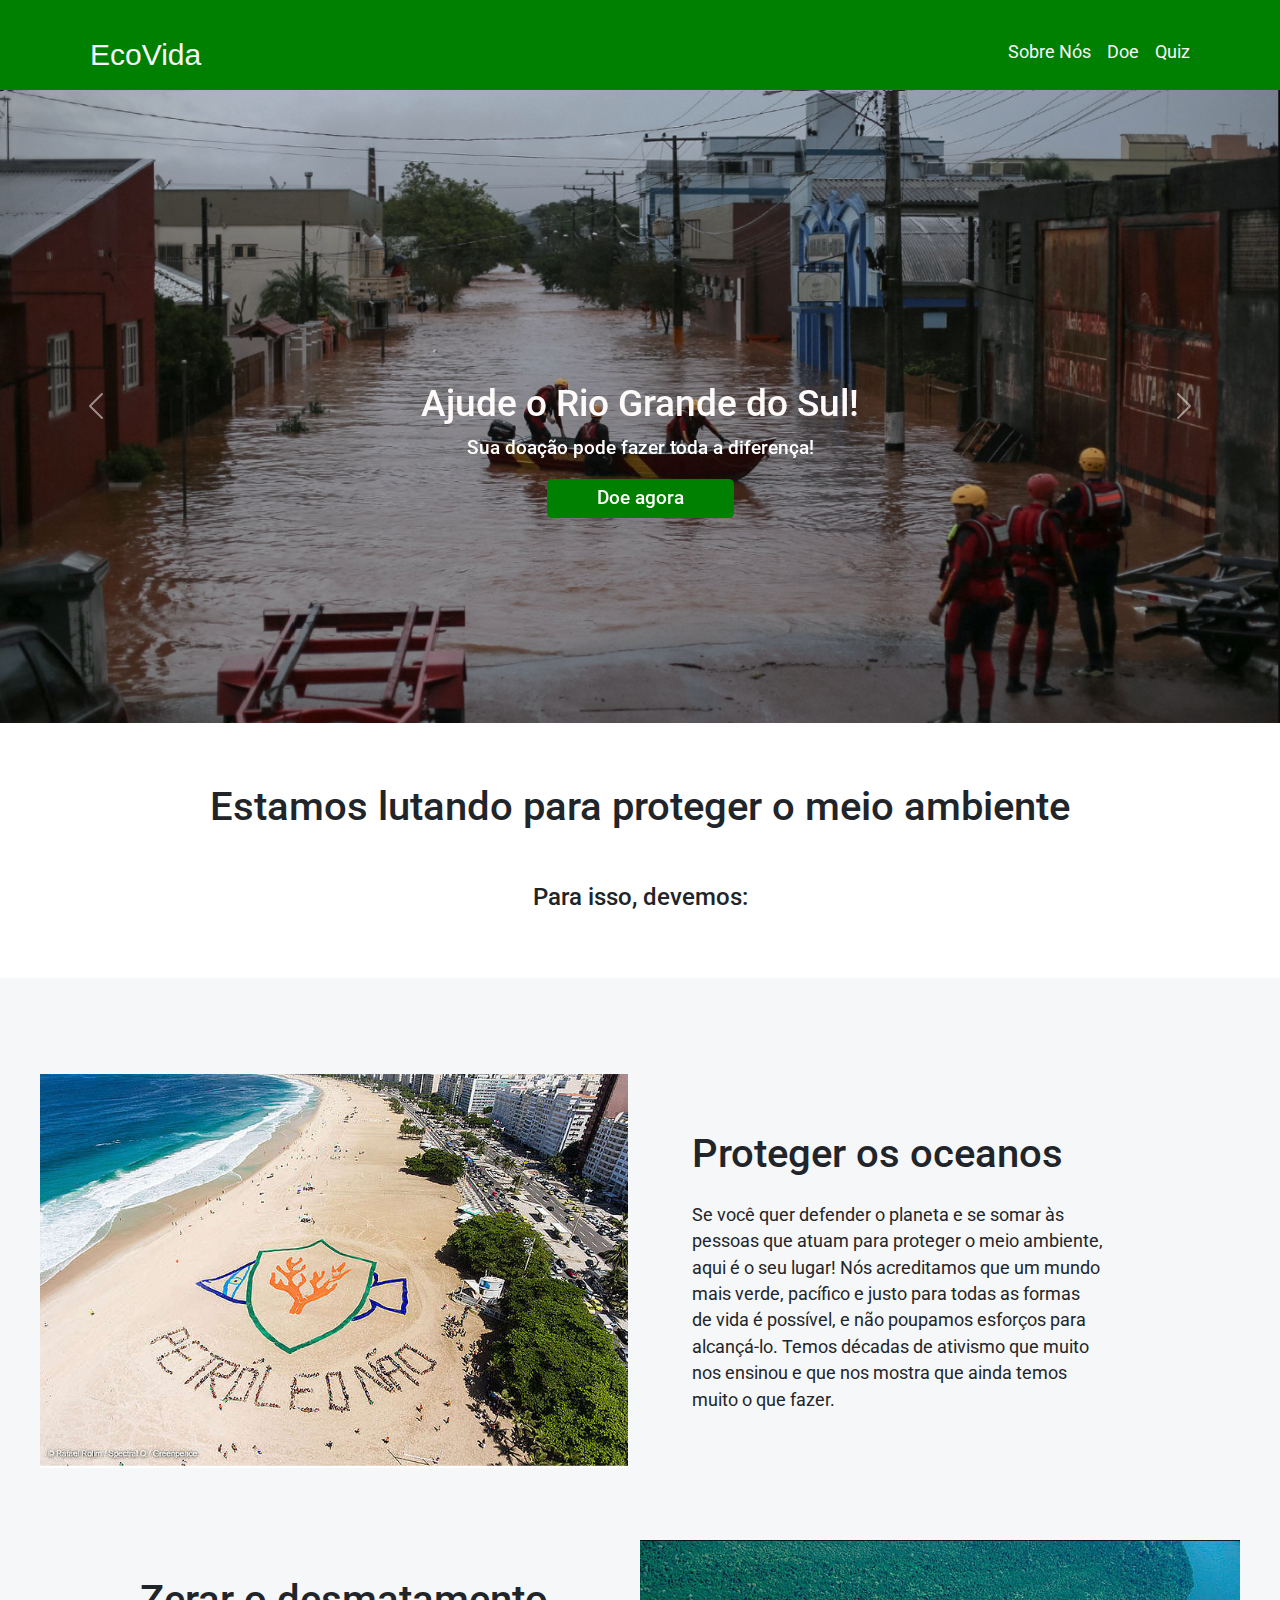
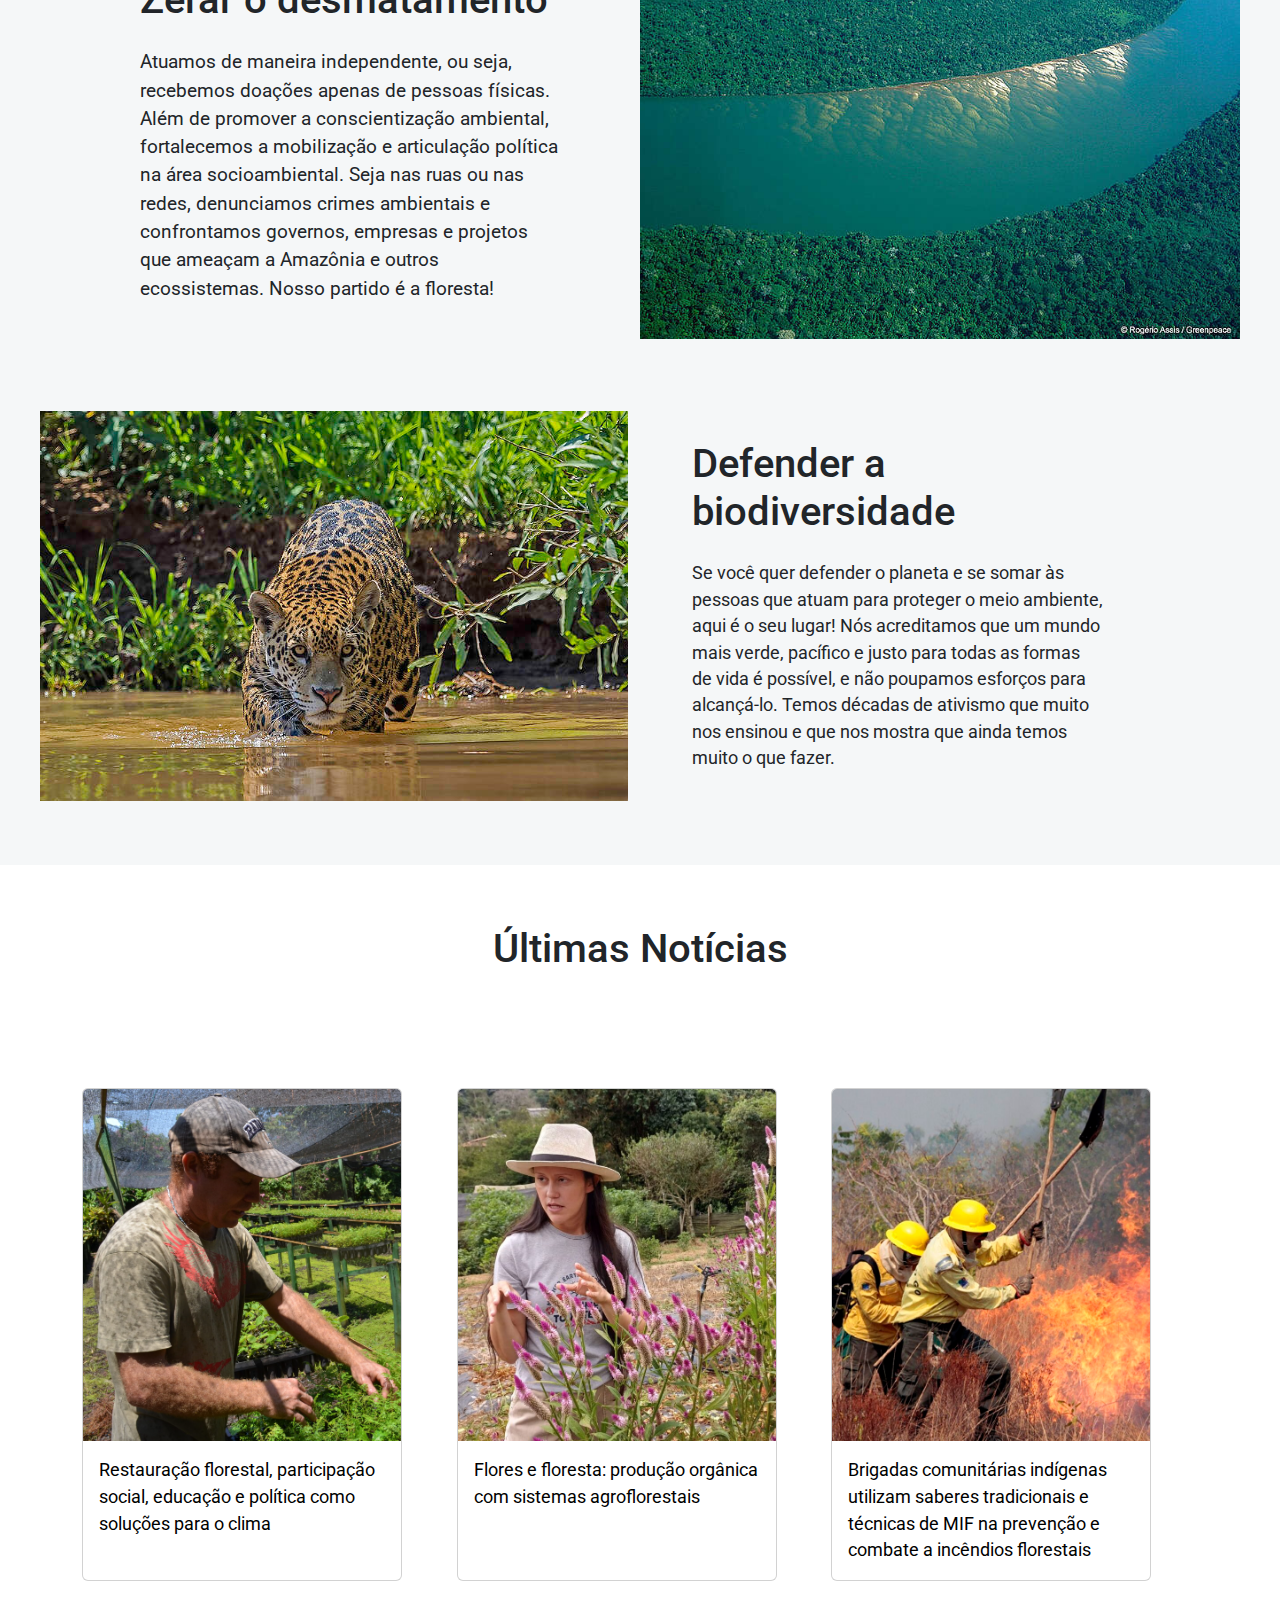
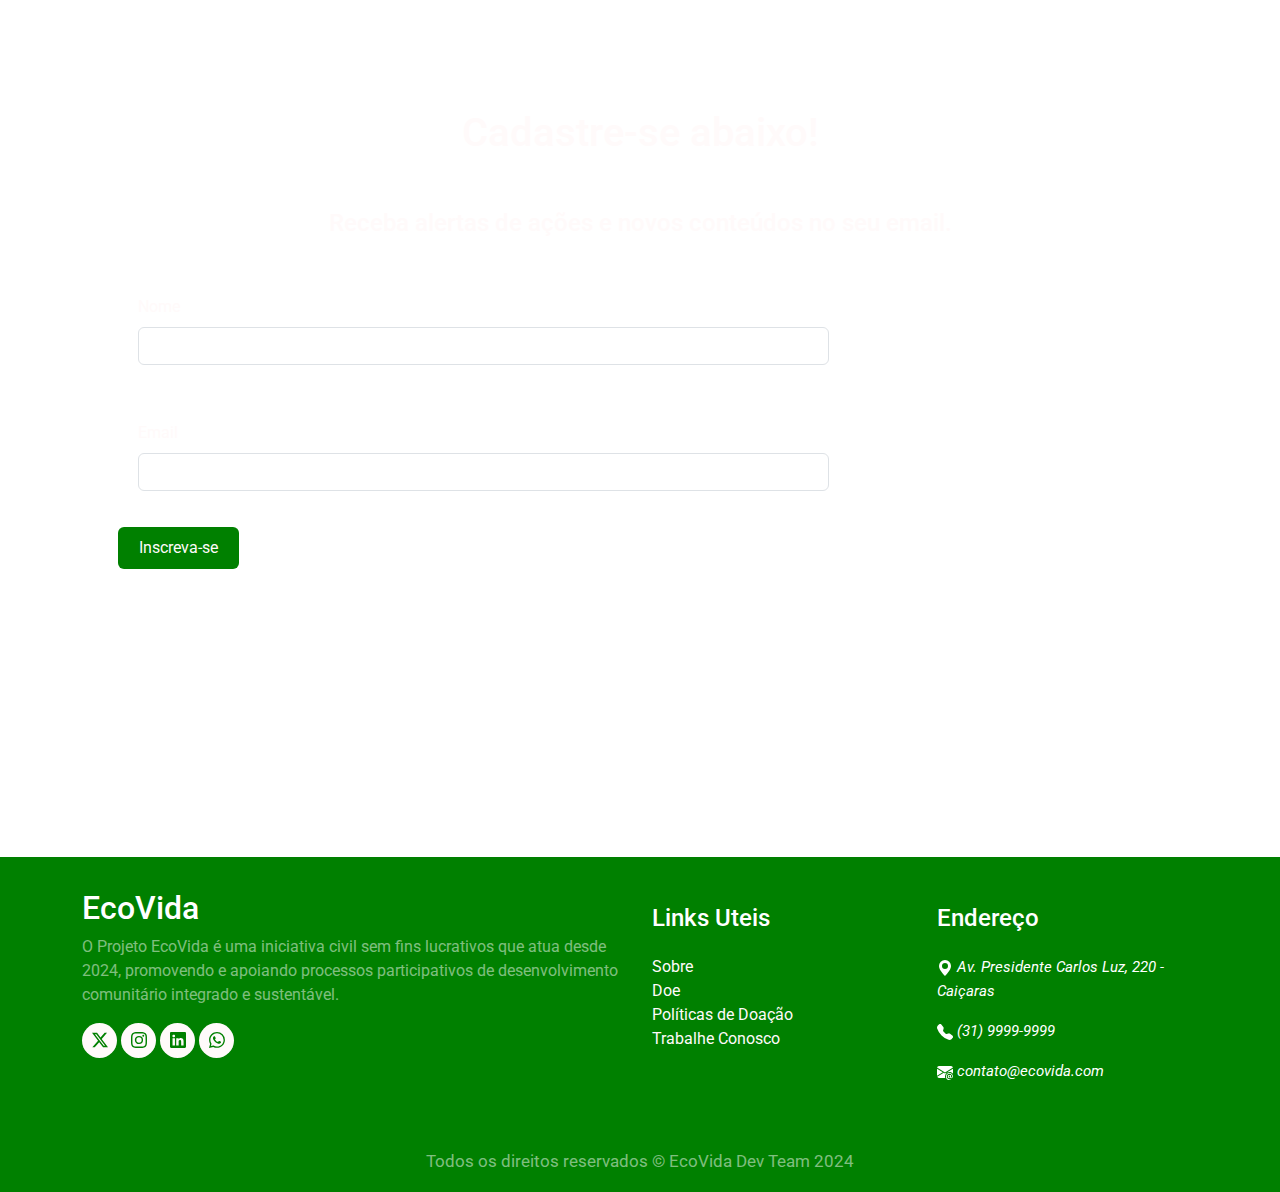
==== commit a41dcd73: "Campo email/nome" ====
--- a/index.html
+++ b/index.html
@@ -136,10 +136,10 @@
     <h1 class="middle-title">Últimas Notícias</h1>
   </div>
 
-  <div class="container py-2">
-    <div class="row row-cols-3">
-      <div class="col">
-        <div class="card h-100" style="width: 20rem;">
+  <div class="container py-3 mb-5">
+    <div class="row row-cols-1 row-cols-md-3 g-2">
+      <div class="col-12 col-sm-6">
+        <div class="card h-100" style="max-width: 20rem;">
           <a href="#"><img src="img/card1.png" class="card-img-top"></a>
           <div class="card-body">
             <a href="#">
@@ -177,17 +177,23 @@
   </div>
 
 
-
-
-
-
-
-
-
-
-
-
-
+  <div class="input-email">
+    <div class="container p-5">
+      <form action="">
+        <h1 class="input-title mt-3">Cadastre-se abaixo!</h1>
+        <h4 class="input-title">Receba alertas de ações e novos conteúdos no seu email.</h4>
+        <div class="mb-3">
+          <label for="text" class="form-label">Nome</label>
+          <input type="text" id="text" class="form-control">
+        </div>
+        <div class="mb-3">
+          <label for="email" class="form-label">Email</label>
+          <input type="email" id="email" class="form-control">
+        </div>
+        <button type="submit" class="btn">Inscreva-se</button>
+      </form>
+    </div>
+  </div>
   <footer>
     <div class="" mt-5 pt-5 pb-5 footer>
       <div class="container">
@@ -267,7 +273,7 @@
               </i>
             </p>
             <p>
-              <i class="fa fa-phone">
+              <i class="fa fa-phone" style="text-decoration: none;">
                 <svg xmlns="http://www.w3.org/2000/svg" width="16" height="16" fill="currentColor"
                   class="bi bi-telephone-fill" viewBox="0 0 16 16">
                   <path fill-rule="evenodd"
--- a/pagIndex.css
+++ b/pagIndex.css
@@ -11,6 +11,7 @@
     --fourth: #FFFAFA;
     --fifth: #1dad10e7;
     --sixth: #ee2222;
+    --seventh: #f5f7f8;
 }
 body{
     /*background-color: var(--secondary) !important;*/
@@ -114,7 +115,44 @@
     text-decoration: none;
     font-size: 1.12rem;
 }
-
+.card{
+    height: 100%;
+    width: auto;
+}
+.input-email{
+    /* background-color: #f5f7f8; */
+    background-image: url(img/input.png);
+    background-position: center;
+}
+.input{
+    padding: 60px 0 0 0;
+    background-color: var(--seventh);
+}
+.input-title{
+    text-align: center;
+    font-family: "Roboto", sans-serif;
+    padding-bottom: 1.8rem;
+    color: var(--fourth);
+}
+.input-email label{
+    font-family: "Roboto", sans-serif;
+    color: var(--fourth);
+}
+.input-email form div{
+    display: flex;
+    flex-direction:column;
+    padding: 20px;
+    width: 70%;
+}
+.input-email button{
+    background-color: var(--primary);
+    color: var(--fourth);
+    padding: 8px 20px 8px 20px;
+}
+.input-email button:hover{
+    background-color: var(--fifth);
+    color: var(--fourth);
+}
 footer{
     background-color: var(--primary);
     color: var(--tertiary);
@@ -335,4 +373,9 @@
     .photo-phone{
         flex-direction: column-reverse;
     }
-}+}
+/* @media (max-width: 576px) {
+    .op .card{
+        width: 100%;
+    }
+} */
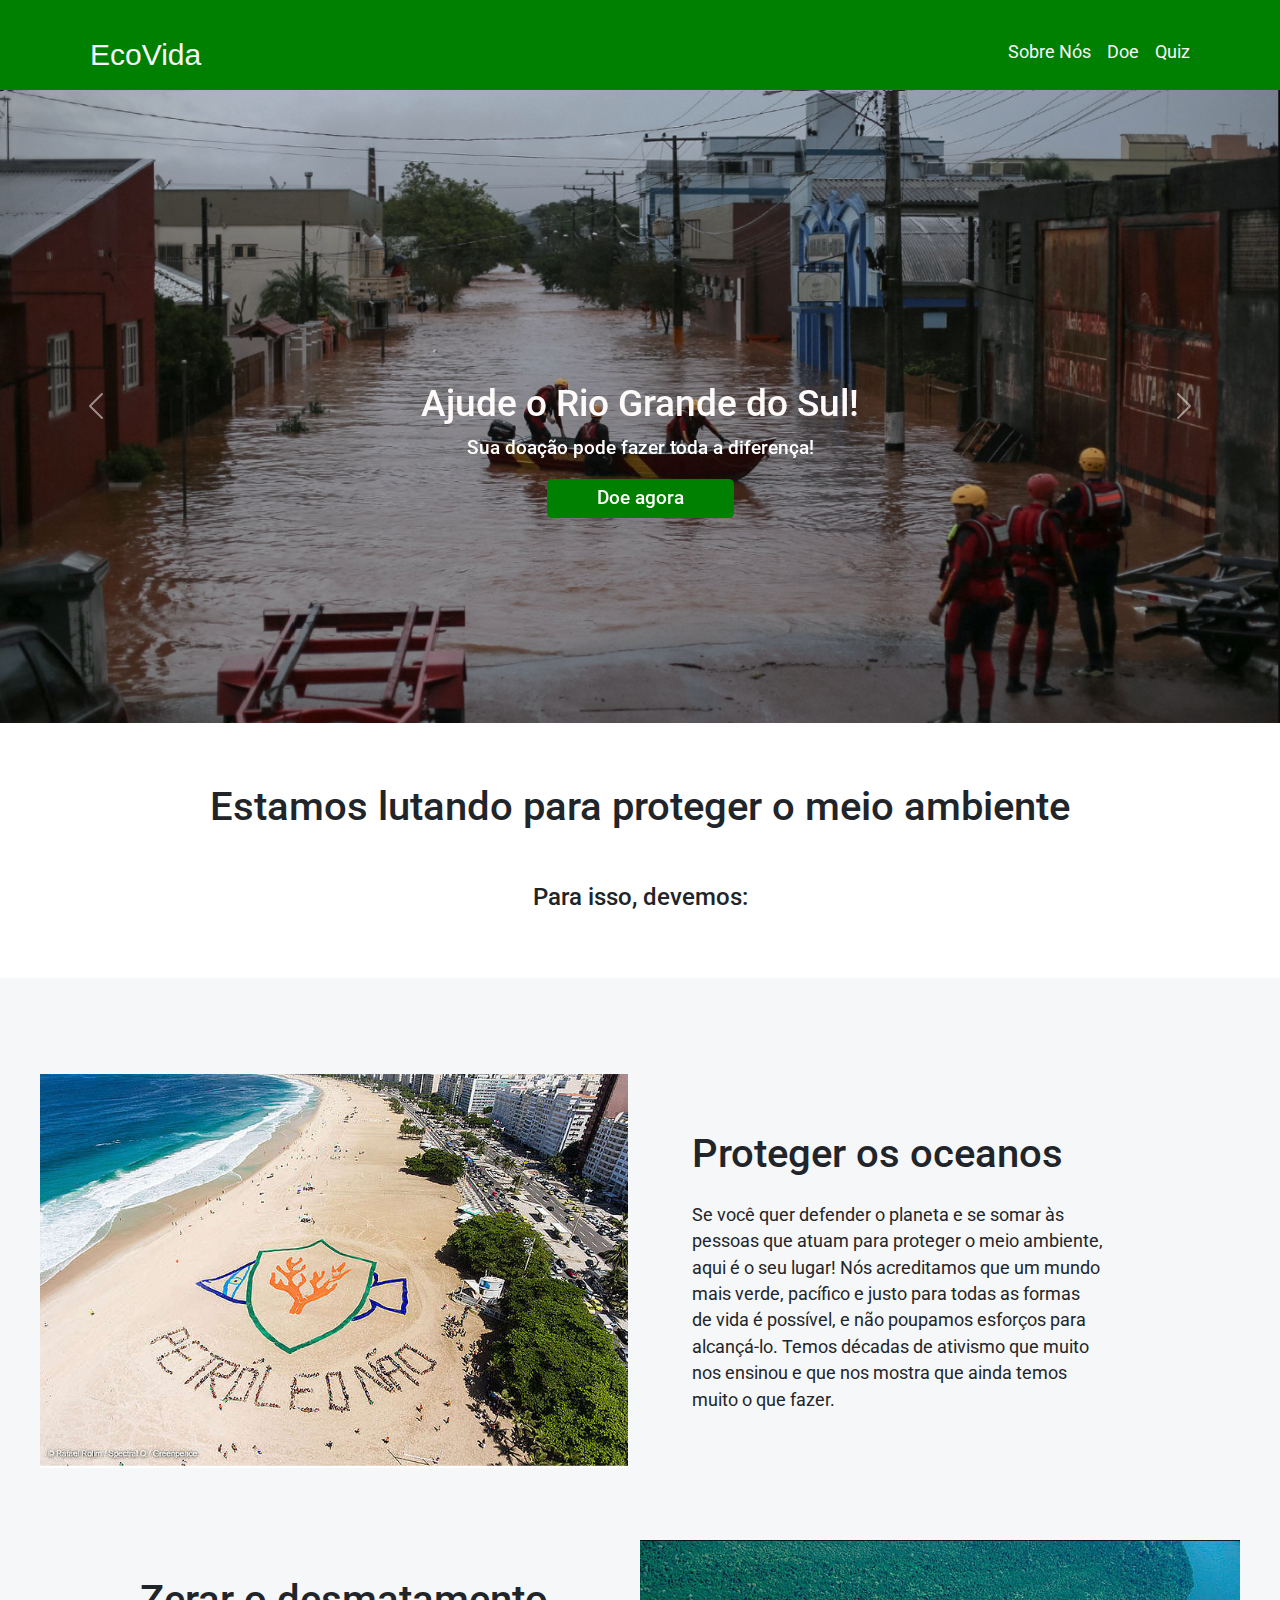
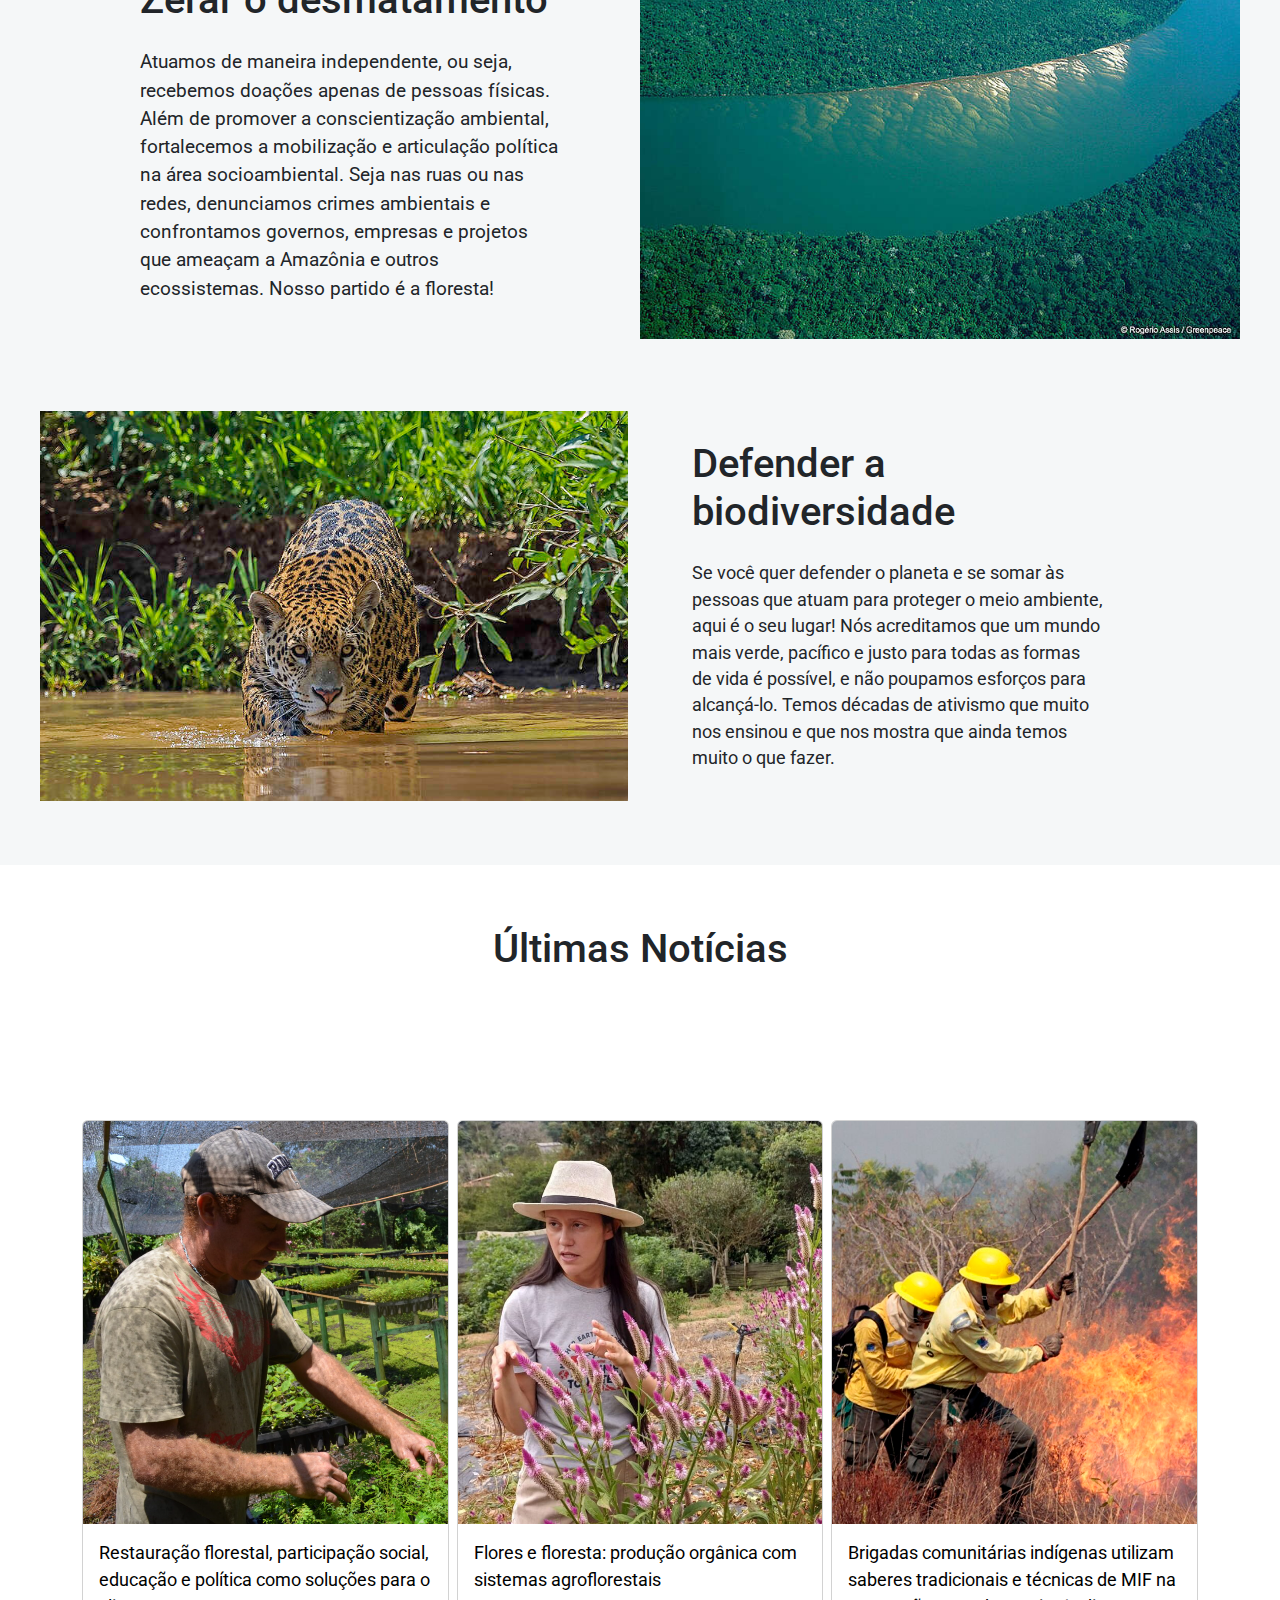
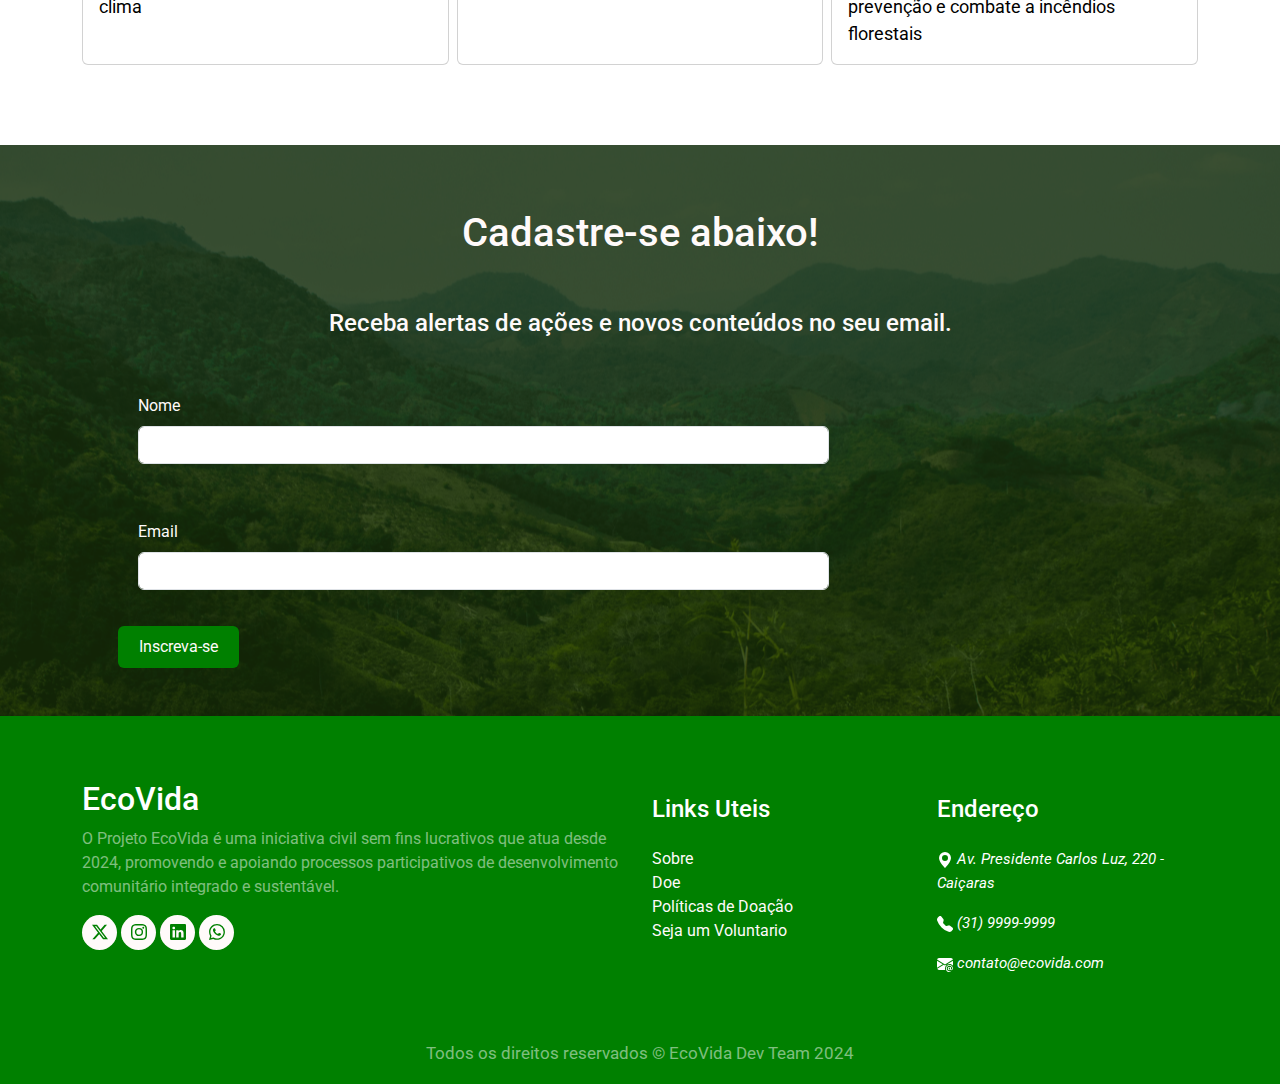
==== commit 1b56c980: "Página Inicial Finalizada" ====
--- a/index.html
+++ b/index.html
@@ -139,7 +139,7 @@
   <div class="container py-3 mb-5">
     <div class="row row-cols-1 row-cols-md-3 g-2">
       <div class="col-12 col-sm-6">
-        <div class="card h-100" style="max-width: 20rem;">
+        <div class="card h-100" style="max-width: 25rem;">
           <a href="#"><img src="img/card1.png" class="card-img-top"></a>
           <div class="card-body">
             <a href="#">
@@ -151,7 +151,7 @@
       </div>
 
       <div class="col">
-        <div class="card h-100" style="max-width: 20rem;">
+        <div class="card h-100" style="max-width: 25rem;">
           <a href="#"><img src="img/card2.png" class="card-img-top"></a>
           <div class="card-body">
             <a href="#">
@@ -163,7 +163,7 @@
       </div>
 
       <div class="col">
-        <div class="card h-100" style="max-width: 20rem;">
+        <div class="card h-100" style="max-width: 25rem;">
           <a href="#"><img src="img/card3.png" class="card-img-top"></a>
           <div class="card-body">
             <a href="#">
@@ -258,7 +258,7 @@
               <li><a href="#">Sobre</a></li>
               <li><a href="#">Doe</a></li>
               <li><a href="#">Políticas de Doação</a></li>
-              <li><a href="#">Trabalhe Conosco</a></li>
+              <li><a href="#">Seja um Voluntario</a></li>
             </ul>
           </div>
           <div class="col-lg col-xs-12 location">
@@ -307,5 +307,4 @@
     </div>
   </footer>
 </body>
-
 </html>--- a/pagIndex.css
+++ b/pagIndex.css
@@ -46,10 +46,6 @@
     justify-content: center;
     bottom: 0;
 }
-/*.imagem{
-    height: 720px;
-    display: block;
-}*/
 .links{
     text-decoration: none;
 }
@@ -72,7 +68,7 @@
     border-radius: 5px;
 }
 .middle{
-    padding: 60px 0 30px 0;
+    padding: 60px 10px 30px 10px;
 }
 .middle-page{
     padding: 40px 40px 40px 40px;
@@ -118,9 +114,9 @@
 .card{
     height: 100%;
     width: auto;
+    align-items: center;
 }
 .input-email{
-    /* background-color: #f5f7f8; */
     background-image: url(img/input.png);
     background-position: center;
 }
@@ -158,10 +154,10 @@
     color: var(--tertiary);
     position: absolute;
     width: 100%;
-    margin-top: 15rem;
+    /* margin-top: 2rem; */
 }
 .container{
-    margin-top: 2rem;
+    margin-top: 4rem;
 }
 .social{
     padding: 0;
@@ -373,9 +369,4 @@
     .photo-phone{
         flex-direction: column-reverse;
     }
-}
-/* @media (max-width: 576px) {
-    .op .card{
-        width: 100%;
-    }
-} */
+}